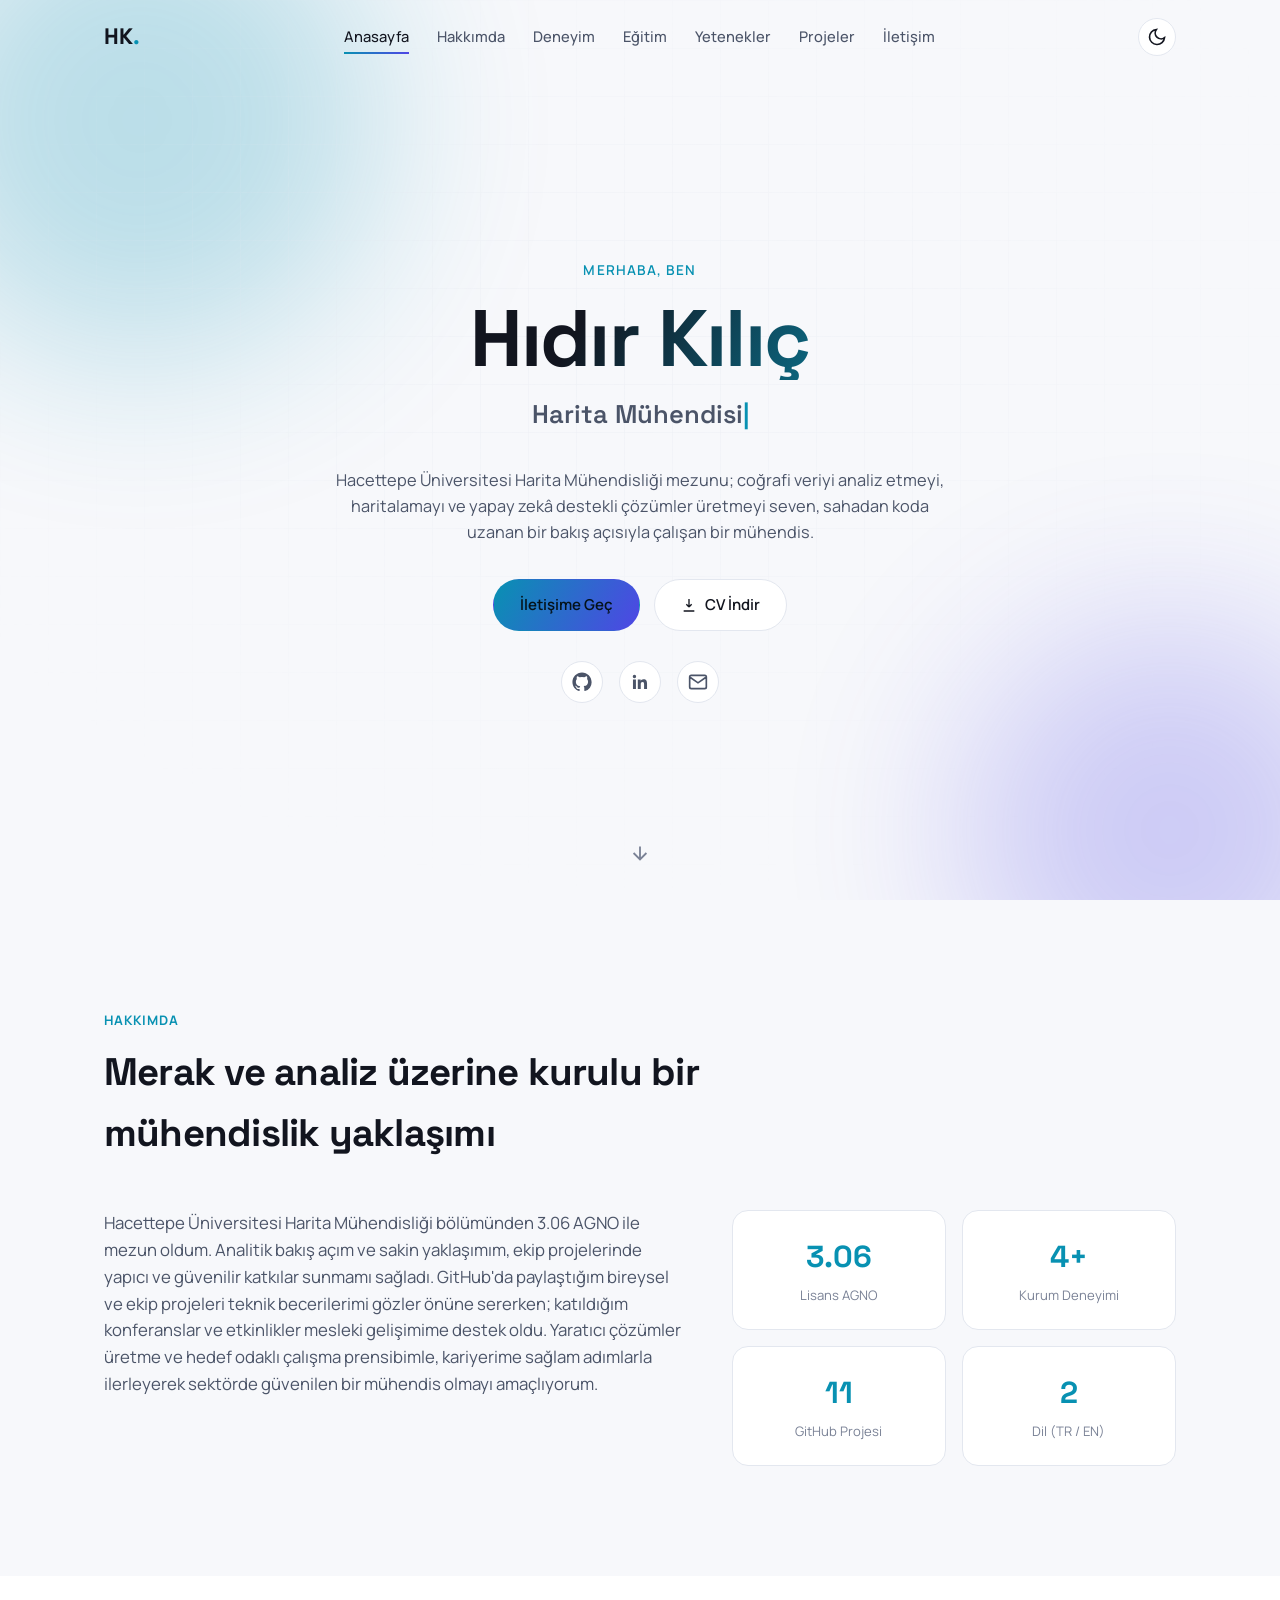
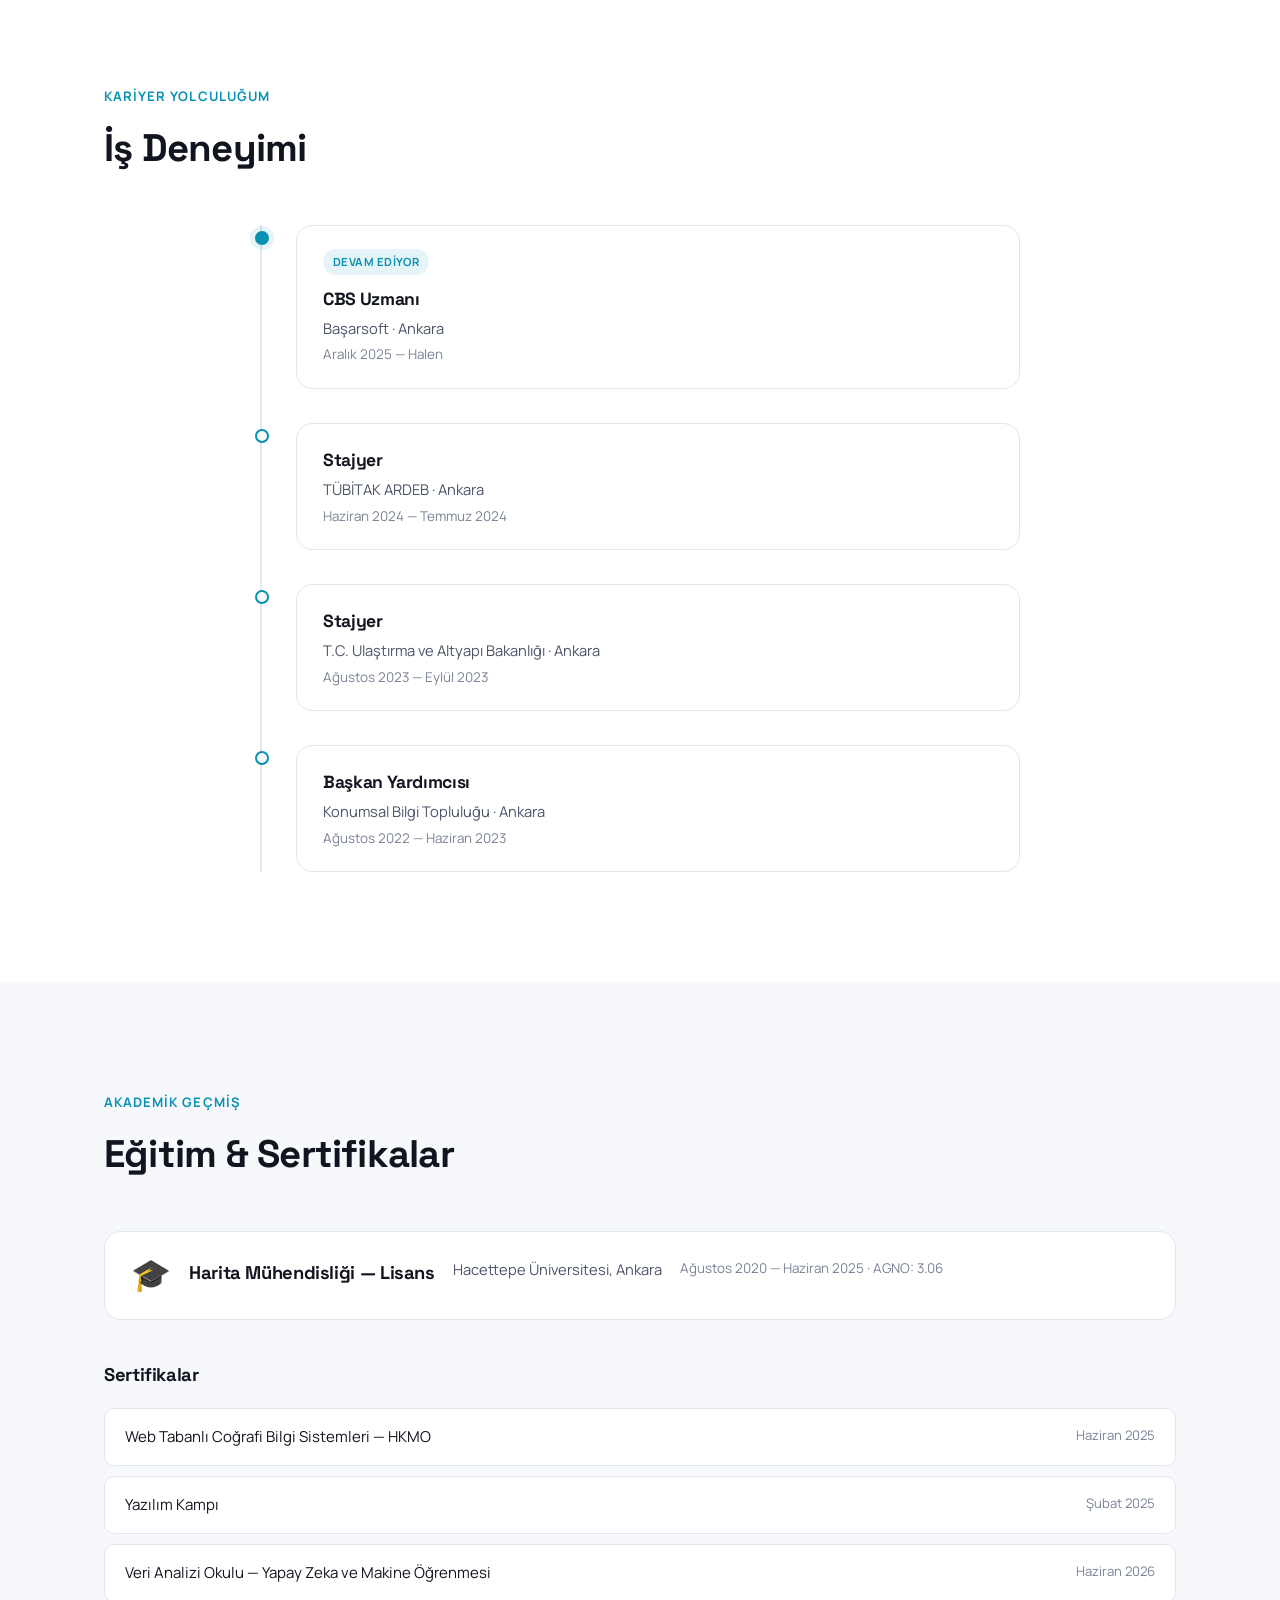
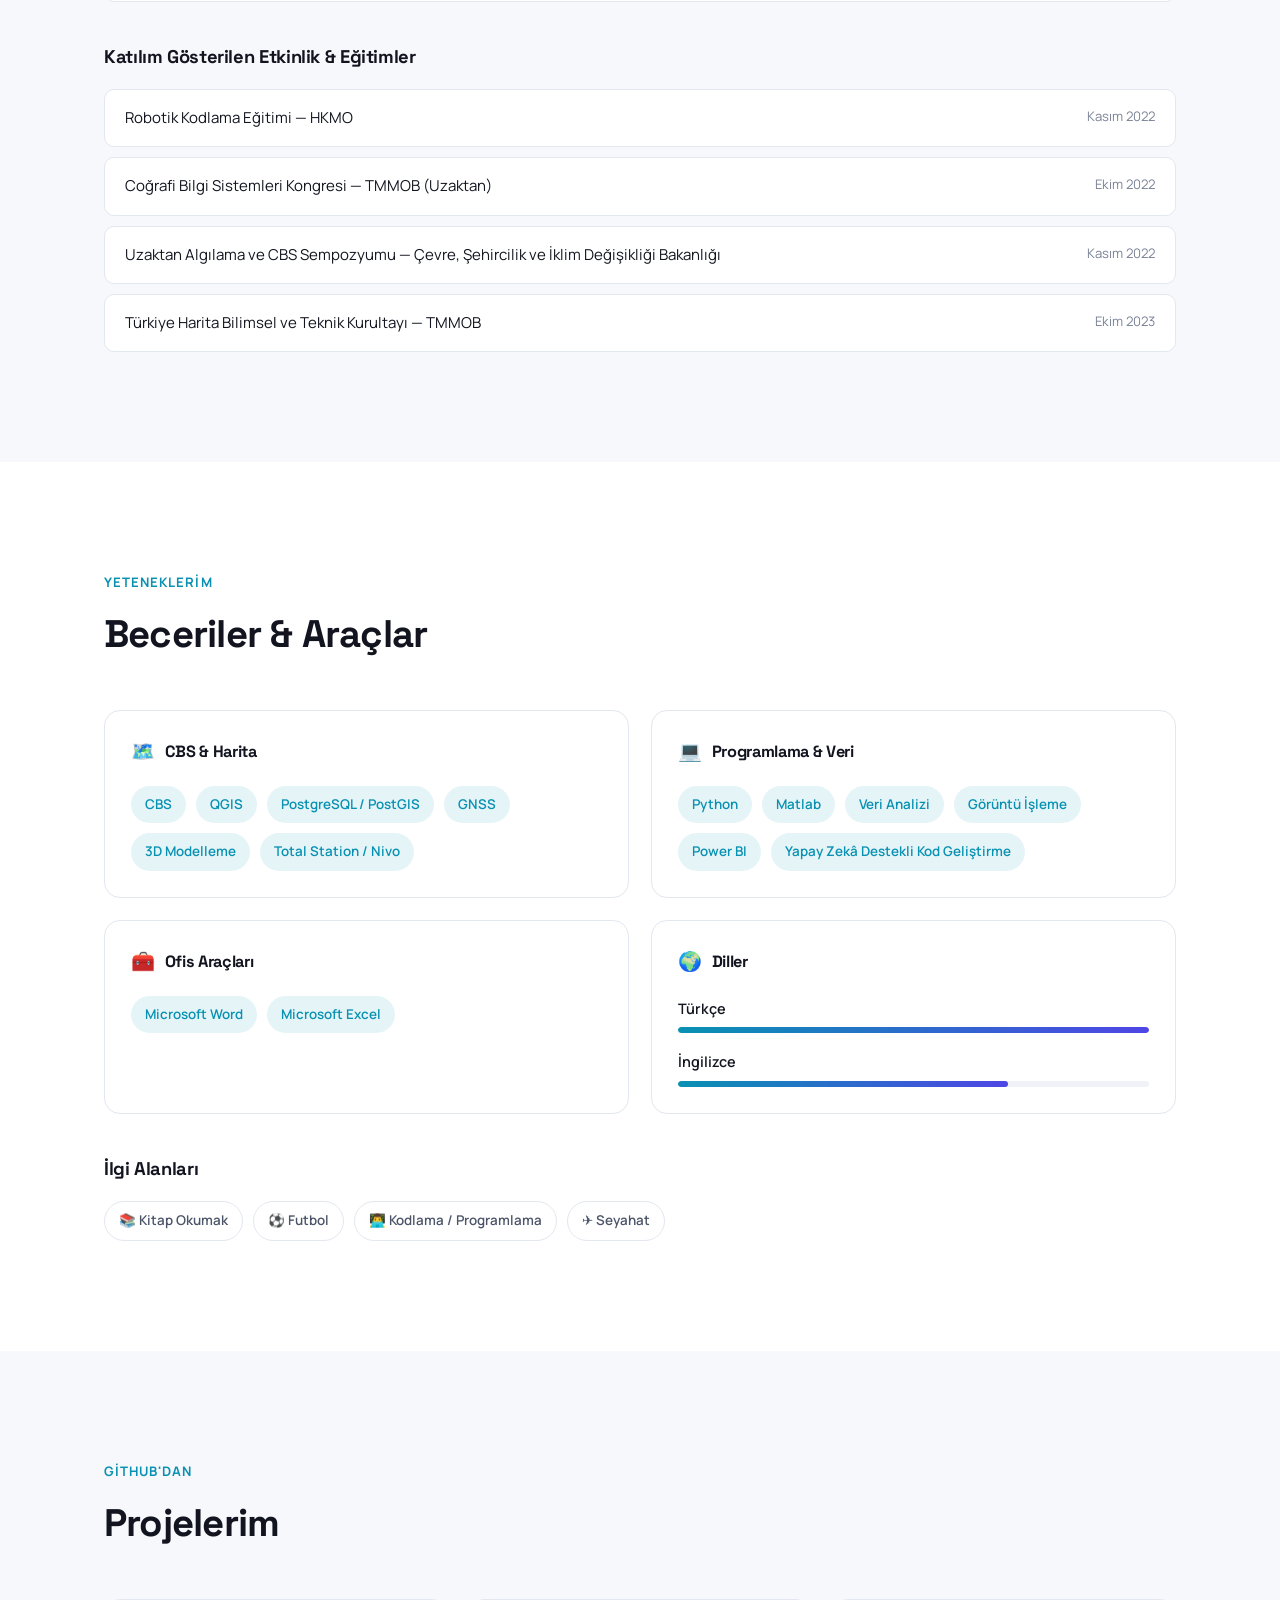
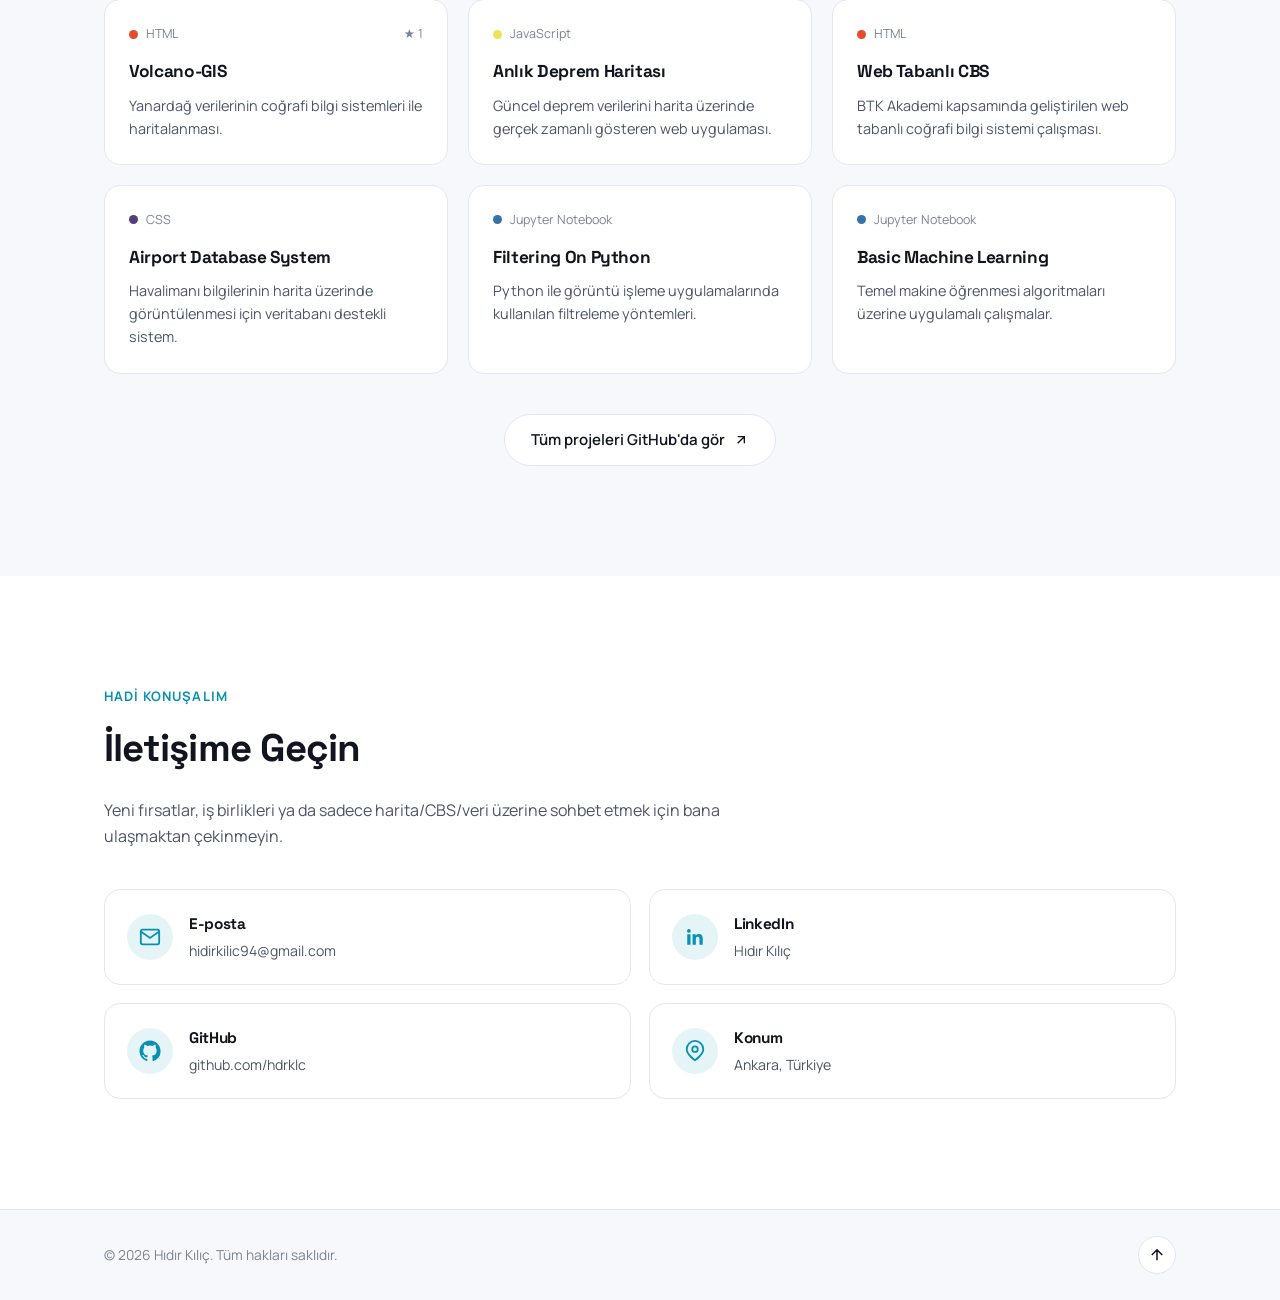
==== index.html @ 68a64178 "İlk sürüm: kişisel CV/portföy sitesi" ====
<!DOCTYPE html>
<html lang="tr">
<head>
<meta charset="UTF-8">
<meta name="viewport" content="width=device-width, initial-scale=1.0">
<title>Hıdır Kılıç — Harita Mühendisi & CBS Uzmanı</title>
<meta name="description" content="Hıdır Kılıç kişisel portföy sitesi — Harita Mühendisi, CBS Uzmanı. Deneyim, eğitim, projeler ve iletişim bilgileri.">
<link rel="icon" href="data:image/svg+xml,<svg xmlns=%22http://www.w3.org/2000/svg%22 viewBox=%220 0 100 100%22><text y=%22.9em%22 font-size=%2290%22>🗺️</text></svg>">
<link rel="preconnect" href="https://fonts.googleapis.com">
<link rel="preconnect" href="https://fonts.gstatic.com" crossorigin>
<link href="https://fonts.googleapis.com/css2?family=Manrope:wght@400;500;600;700;800&family=Space+Grotesk:wght@500;600;700&display=swap" rel="stylesheet">
<link rel="stylesheet" href="assets/css/style.css">
</head>
<body>

<div class="progress-bar" id="progressBar"></div>

<header class="site-header" id="siteHeader">
  <nav class="nav container">
    <a href="#home" class="logo">HK<span>.</span></a>
    <ul class="nav-links" id="navLinks">
      <li><a href="#home" class="nav-link active" data-nav>Anasayfa</a></li>
      <li><a href="#about" class="nav-link" data-nav>Hakkımda</a></li>
      <li><a href="#experience" class="nav-link" data-nav>Deneyim</a></li>
      <li><a href="#education" class="nav-link" data-nav>Eğitim</a></li>
      <li><a href="#skills" class="nav-link" data-nav>Yetenekler</a></li>
      <li><a href="#projects" class="nav-link" data-nav>Projeler</a></li>
      <li><a href="#contact" class="nav-link" data-nav>İletişim</a></li>
    </ul>
    <div class="nav-actions">
      <button class="theme-toggle" id="themeToggle" aria-label="Tema değiştir">
        <svg class="icon-sun" width="20" height="20" viewBox="0 0 24 24" fill="none" stroke="currentColor" stroke-width="2"><circle cx="12" cy="12" r="4"/><path d="M12 2v2M12 20v2M4.93 4.93l1.41 1.41M17.66 17.66l1.41 1.41M2 12h2M20 12h2M6.34 17.66l-1.41 1.41M19.07 4.93l-1.41 1.41"/></svg>
        <svg class="icon-moon" width="20" height="20" viewBox="0 0 24 24" fill="none" stroke="currentColor" stroke-width="2"><path d="M21 12.79A9 9 0 1 1 11.21 3 7 7 0 0 0 21 12.79z"/></svg>
      </button>
      <button class="hamburger" id="hamburger" aria-label="Menü">
        <span></span><span></span><span></span>
      </button>
    </div>
  </nav>
</header>

<main>

  <!-- HERO -->
  <section id="home" class="hero">
    <div class="hero-bg" aria-hidden="true">
      <div class="blob blob-1"></div>
      <div class="blob blob-2"></div>
      <div class="grid-overlay"></div>
    </div>
    <div class="container hero-content">
      <p class="eyebrow reveal">Merhaba, ben</p>
      <h1 class="hero-name reveal">Hıdır Kılıç</h1>
      <div class="hero-role reveal">
        <span id="typewriter"></span><span class="cursor">|</span>
      </div>
      <p class="hero-tagline reveal">
        Hacettepe Üniversitesi Harita Mühendisliği mezunu; coğrafi veriyi analiz etmeyi,
        haritalamayı ve yapay zekâ destekli çözümler üretmeyi seven, sahadan koda uzanan
        bir bakış açısıyla çalışan bir mühendis.
      </p>
      <div class="hero-cta reveal">
        <a href="#contact" class="btn btn-primary">İletişime Geç</a>
        <a href="assets/files/Hidir_Kilic_CV.pdf" class="btn btn-ghost" download>
          <svg width="16" height="16" viewBox="0 0 24 24" fill="none" stroke="currentColor" stroke-width="2"><path d="M12 3v12m0 0l-4-4m4 4l4-4M4 21h16"/></svg>
          CV İndir
        </a>
      </div>
      <div class="hero-social reveal">
        <a href="https://github.com/hdrklc" target="_blank" rel="noopener" aria-label="GitHub">
          <svg width="20" height="20" viewBox="0 0 24 24" fill="currentColor"><path d="M12 .5C5.65.5.5 5.65.5 12c0 5.08 3.29 9.39 7.86 10.91.57.1.78-.25.78-.55 0-.27-.01-1-.02-1.96-3.2.7-3.88-1.54-3.88-1.54-.52-1.33-1.28-1.69-1.28-1.69-1.04-.71.08-.7.08-.7 1.15.08 1.76 1.18 1.76 1.18 1.03 1.76 2.7 1.25 3.36.96.1-.75.4-1.25.73-1.54-2.55-.29-5.24-1.28-5.24-5.68 0-1.26.45-2.29 1.18-3.09-.12-.29-.51-1.46.11-3.04 0 0 .96-.31 3.15 1.18a10.9 10.9 0 0 1 5.73 0c2.19-1.49 3.15-1.18 3.15-1.18.62 1.58.23 2.75.11 3.04.74.8 1.18 1.83 1.18 3.09 0 4.41-2.69 5.38-5.25 5.67.41.36.78 1.05.78 2.12 0 1.53-.01 2.76-.01 3.14 0 .3.2.66.79.55A10.52 10.52 0 0 0 23.5 12c0-6.35-5.15-11.5-11.5-11.5z"/></svg>
        </a>
        <a href="https://www.linkedin.com/in/h%C4%B1d%C4%B1r-k%C4%B1l%C4%B1%C3%A7-372435224/" target="_blank" rel="noopener" aria-label="LinkedIn">
          <svg width="20" height="20" viewBox="0 0 24 24" fill="currentColor"><path d="M20.45 20.45h-3.55v-5.57c0-1.33-.02-3.03-1.85-3.03-1.86 0-2.14 1.45-2.14 2.94v5.66H9.36V9h3.41v1.56h.05c.47-.9 1.63-1.85 3.36-1.85 3.6 0 4.27 2.37 4.27 5.45v6.29zM5.34 7.43a2.06 2.06 0 1 1 0-4.12 2.06 2.06 0 0 1 0 4.12zM7.12 20.45H3.56V9h3.56v11.45z"/></svg>
        </a>
        <a href="mailto:hidirkilic94@gmail.com" aria-label="E-posta">
          <svg width="20" height="20" viewBox="0 0 24 24" fill="none" stroke="currentColor" stroke-width="2"><path d="M4 4h16v16H4z" opacity="0"/><path d="M22 6l-10 7L2 6M4 4h16a2 2 0 0 1 2 2v12a2 2 0 0 1-2 2H4a2 2 0 0 1-2-2V6a2 2 0 0 1 2-2z"/></svg>
        </a>
      </div>
    </div>
    <a href="#about" class="scroll-cue" aria-label="Aşağı kaydır">
      <svg width="22" height="22" viewBox="0 0 24 24" fill="none" stroke="currentColor" stroke-width="2"><path d="M12 5v14M19 12l-7 7-7-7"/></svg>
    </a>
  </section>

  <!-- ABOUT -->
  <section id="about" class="section">
    <div class="container">
      <p class="section-tag reveal">Hakkımda</p>
      <h2 class="section-title reveal">Merak ve analiz üzerine kurulu bir mühendislik yaklaşımı</h2>
      <div class="about-grid">
        <p class="about-text reveal">
          Hacettepe Üniversitesi Harita Mühendisliği bölümünden 3.06 AGNO ile mezun oldum.
          Analitik bakış açım ve sakin yaklaşımım, ekip projelerinde yapıcı ve güvenilir katkılar
          sunmamı sağladı. GitHub'da paylaştığım bireysel ve ekip projeleri teknik becerilerimi
          gözler önüne sererken; katıldığım konferanslar ve etkinlikler mesleki gelişimime destek
          oldu. Yaratıcı çözümler üretme ve hedef odaklı çalışma prensibimle, kariyerime sağlam
          adımlarla ilerleyerek sektörde güvenilen bir mühendis olmayı amaçlıyorum.
        </p>
        <div class="about-stats reveal">
          <div class="stat-card">
            <span class="stat-value">3.06</span>
            <span class="stat-label">Lisans AGNO</span>
          </div>
          <div class="stat-card">
            <span class="stat-value">4+</span>
            <span class="stat-label">Kurum Deneyimi</span>
          </div>
          <div class="stat-card">
            <span class="stat-value">11</span>
            <span class="stat-label">GitHub Projesi</span>
          </div>
          <div class="stat-card">
            <span class="stat-value">2</span>
            <span class="stat-label">Dil (TR / EN)</span>
          </div>
        </div>
      </div>
    </div>
  </section>

  <!-- EXPERIENCE -->
  <section id="experience" class="section alt">
    <div class="container">
      <p class="section-tag reveal">Kariyer Yolculuğum</p>
      <h2 class="section-title reveal">İş Deneyimi</h2>

      <div class="timeline">
        <div class="timeline-item reveal">
          <div class="timeline-dot current"></div>
          <div class="timeline-card">
            <span class="badge badge-current">Devam Ediyor</span>
            <h3>CBS Uzmanı</h3>
            <p class="timeline-org">Başarsoft · Ankara</p>
            <p class="timeline-date">Aralık 2025 — Halen</p>
          </div>
        </div>
        <div class="timeline-item reveal">
          <div class="timeline-dot"></div>
          <div class="timeline-card">
            <h3>Stajyer</h3>
            <p class="timeline-org">TÜBİTAK ARDEB · Ankara</p>
            <p class="timeline-date">Haziran 2024 — Temmuz 2024</p>
          </div>
        </div>
        <div class="timeline-item reveal">
          <div class="timeline-dot"></div>
          <div class="timeline-card">
            <h3>Stajyer</h3>
            <p class="timeline-org">T.C. Ulaştırma ve Altyapı Bakanlığı · Ankara</p>
            <p class="timeline-date">Ağustos 2023 — Eylül 2023</p>
          </div>
        </div>
        <div class="timeline-item reveal">
          <div class="timeline-dot"></div>
          <div class="timeline-card">
            <h3>Başkan Yardımcısı</h3>
            <p class="timeline-org">Konumsal Bilgi Topluluğu · Ankara</p>
            <p class="timeline-date">Ağustos 2022 — Haziran 2023</p>
          </div>
        </div>
      </div>
    </div>
  </section>

  <!-- EDUCATION -->
  <section id="education" class="section">
    <div class="container">
      <p class="section-tag reveal">Akademik Geçmiş</p>
      <h2 class="section-title reveal">Eğitim & Sertifikalar</h2>

      <div class="edu-grid">
        <div class="edu-card reveal">
          <div class="edu-icon">🎓</div>
          <h3>Harita Mühendisliği — Lisans</h3>
          <p class="timeline-org">Hacettepe Üniversitesi, Ankara</p>
          <p class="timeline-date">Ağustos 2020 — Haziran 2025 · AGNO: 3.06</p>
        </div>
      </div>

      <h3 class="subsection-title reveal">Sertifikalar</h3>
      <div class="cert-list">
        <div class="cert-item reveal">
          <span>Web Tabanlı Coğrafi Bilgi Sistemleri — HKMO</span>
          <span class="cert-date">Haziran 2025</span>
        </div>
        <div class="cert-item reveal">
          <span>Yazılım Kampı</span>
          <span class="cert-date">Şubat 2025</span>
        </div>
        <div class="cert-item reveal">
          <span>Veri Analizi Okulu — Yapay Zeka ve Makine Öğrenmesi</span>
          <span class="cert-date">Haziran 2026</span>
        </div>
      </div>

      <h3 class="subsection-title reveal">Katılım Gösterilen Etkinlik & Eğitimler</h3>
      <div class="cert-list">
        <div class="cert-item reveal">
          <span>Robotik Kodlama Eğitimi — HKMO</span>
          <span class="cert-date">Kasım 2022</span>
        </div>
        <div class="cert-item reveal">
          <span>Coğrafi Bilgi Sistemleri Kongresi — TMMOB (Uzaktan)</span>
          <span class="cert-date">Ekim 2022</span>
        </div>
        <div class="cert-item reveal">
          <span>Uzaktan Algılama ve CBS Sempozyumu — Çevre, Şehircilik ve İklim Değişikliği Bakanlığı</span>
          <span class="cert-date">Kasım 2022</span>
        </div>
        <div class="cert-item reveal">
          <span>Türkiye Harita Bilimsel ve Teknik Kurultayı — TMMOB</span>
          <span class="cert-date">Ekim 2023</span>
        </div>
      </div>
    </div>
  </section>

  <!-- SKILLS -->
  <section id="skills" class="section alt">
    <div class="container">
      <p class="section-tag reveal">Yeteneklerim</p>
      <h2 class="section-title reveal">Beceriler & Araçlar</h2>

      <div class="skills-grid">
        <div class="skill-group reveal">
          <h3><span class="skill-emoji">🗺️</span> CBS & Harita</h3>
          <div class="tag-list">
            <span class="tag">CBS</span>
            <span class="tag">QGIS</span>
            <span class="tag">PostgreSQL / PostGIS</span>
            <span class="tag">GNSS</span>
            <span class="tag">3D Modelleme</span>
            <span class="tag">Total Station / Nivo</span>
          </div>
        </div>
        <div class="skill-group reveal">
          <h3><span class="skill-emoji">💻</span> Programlama & Veri</h3>
          <div class="tag-list">
            <span class="tag">Python</span>
            <span class="tag">Matlab</span>
            <span class="tag">Veri Analizi</span>
            <span class="tag">Görüntü İşleme</span>
            <span class="tag">Power BI</span>
            <span class="tag">Yapay Zekâ Destekli Kod Geliştirme</span>
          </div>
        </div>
        <div class="skill-group reveal">
          <h3><span class="skill-emoji">🧰</span> Ofis Araçları</h3>
          <div class="tag-list">
            <span class="tag">Microsoft Word</span>
            <span class="tag">Microsoft Excel</span>
          </div>
        </div>
        <div class="skill-group reveal">
          <h3><span class="skill-emoji">🌍</span> Diller</h3>
          <div class="lang-list">
            <div class="lang-item">
              <span>Türkçe</span>
              <div class="lang-bar"><div class="lang-fill" style="width:100%"></div></div>
            </div>
            <div class="lang-item">
              <span>İngilizce</span>
              <div class="lang-bar"><div class="lang-fill" style="width:70%"></div></div>
            </div>
          </div>
        </div>
      </div>

      <h3 class="subsection-title reveal">İlgi Alanları</h3>
      <div class="interest-list reveal">
        <span class="tag tag-outline">📚 Kitap Okumak</span>
        <span class="tag tag-outline">⚽ Futbol</span>
        <span class="tag tag-outline">👨‍💻 Kodlama / Programlama</span>
        <span class="tag tag-outline">✈️ Seyahat</span>
      </div>
    </div>
  </section>

  <!-- PROJECTS -->
  <section id="projects" class="section">
    <div class="container">
      <p class="section-tag reveal">GitHub'dan</p>
      <h2 class="section-title reveal">Projelerim</h2>

      <div class="project-grid">
        <a class="project-card reveal" href="https://github.com/hdrklc/Volcano-GIS" target="_blank" rel="noopener">
          <div class="project-top">
            <span class="lang-dot html"></span>
            <span>HTML</span>
            <span class="star">★ 1</span>
          </div>
          <h3>Volcano-GIS</h3>
          <p>Yanardağ verilerinin coğrafi bilgi sistemleri ile haritalanması.</p>
        </a>

        <a class="project-card reveal" href="https://github.com/hdrklc/Anl-k-Deprem-Haritas-" target="_blank" rel="noopener">
          <div class="project-top">
            <span class="lang-dot js"></span>
            <span>JavaScript</span>
          </div>
          <h3>Anlık Deprem Haritası</h3>
          <p>Güncel deprem verilerini harita üzerinde gerçek zamanlı gösteren web uygulaması.</p>
        </a>

        <a class="project-card reveal" href="https://github.com/hdrklc/Web-Tabanl-CBS-BTK-Akademi" target="_blank" rel="noopener">
          <div class="project-top">
            <span class="lang-dot html"></span>
            <span>HTML</span>
          </div>
          <h3>Web Tabanlı CBS</h3>
          <p>BTK Akademi kapsamında geliştirilen web tabanlı coğrafi bilgi sistemi çalışması.</p>
        </a>

        <a class="project-card reveal" href="https://github.com/hdrklc/Aiport-DataBaseSystem" target="_blank" rel="noopener">
          <div class="project-top">
            <span class="lang-dot css"></span>
            <span>CSS</span>
          </div>
          <h3>Airport Database System</h3>
          <p>Havalimanı bilgilerinin harita üzerinde görüntülenmesi için veritabanı destekli sistem.</p>
        </a>

        <a class="project-card reveal" href="https://github.com/hdrklc/Filtering-On-Python" target="_blank" rel="noopener">
          <div class="project-top">
            <span class="lang-dot py"></span>
            <span>Jupyter Notebook</span>
          </div>
          <h3>Filtering On Python</h3>
          <p>Python ile görüntü işleme uygulamalarında kullanılan filtreleme yöntemleri.</p>
        </a>

        <a class="project-card reveal" href="https://github.com/hdrklc/Basic-Machine-Learning" target="_blank" rel="noopener">
          <div class="project-top">
            <span class="lang-dot py"></span>
            <span>Jupyter Notebook</span>
          </div>
          <h3>Basic Machine Learning</h3>
          <p>Temel makine öğrenmesi algoritmaları üzerine uygulamalı çalışmalar.</p>
        </a>
      </div>

      <div class="projects-more reveal">
        <a href="https://github.com/hdrklc" target="_blank" rel="noopener" class="btn btn-ghost">
          Tüm projeleri GitHub'da gör
          <svg width="16" height="16" viewBox="0 0 24 24" fill="none" stroke="currentColor" stroke-width="2"><path d="M7 17L17 7M7 7h10v10"/></svg>
        </a>
      </div>
    </div>
  </section>

  <!-- CONTACT -->
  <section id="contact" class="section alt">
    <div class="container">
      <p class="section-tag reveal">Hadi Konuşalım</p>
      <h2 class="section-title reveal">İletişime Geçin</h2>
      <p class="contact-lead reveal">
        Yeni fırsatlar, iş birlikleri ya da sadece harita/CBS/veri üzerine sohbet etmek için
        bana ulaşmaktan çekinmeyin.
      </p>

      <div class="contact-grid">
        <a class="contact-card reveal" href="mailto:hidirkilic94@gmail.com">
          <div class="contact-icon">
            <svg width="22" height="22" viewBox="0 0 24 24" fill="none" stroke="currentColor" stroke-width="2"><path d="M22 6l-10 7L2 6M4 4h16a2 2 0 0 1 2 2v12a2 2 0 0 1-2 2H4a2 2 0 0 1-2-2V6a2 2 0 0 1 2-2z"/></svg>
          </div>
          <div>
            <h3>E-posta</h3>
            <p>hidirkilic94@gmail.com</p>
          </div>
        </a>

        <a class="contact-card reveal" href="https://www.linkedin.com/in/h%C4%B1d%C4%B1r-k%C4%B1l%C4%B1%C3%A7-372435224/" target="_blank" rel="noopener">
          <div class="contact-icon">
            <svg width="22" height="22" viewBox="0 0 24 24" fill="currentColor"><path d="M20.45 20.45h-3.55v-5.57c0-1.33-.02-3.03-1.85-3.03-1.86 0-2.14 1.45-2.14 2.94v5.66H9.36V9h3.41v1.56h.05c.47-.9 1.63-1.85 3.36-1.85 3.6 0 4.27 2.37 4.27 5.45v6.29zM5.34 7.43a2.06 2.06 0 1 1 0-4.12 2.06 2.06 0 0 1 0 4.12zM7.12 20.45H3.56V9h3.56v11.45z"/></svg>
          </div>
          <div>
            <h3>LinkedIn</h3>
            <p>Hıdır Kılıç</p>
          </div>
        </a>

        <a class="contact-card reveal" href="https://github.com/hdrklc" target="_blank" rel="noopener">
          <div class="contact-icon">
            <svg width="22" height="22" viewBox="0 0 24 24" fill="currentColor"><path d="M12 .5C5.65.5.5 5.65.5 12c0 5.08 3.29 9.39 7.86 10.91.57.1.78-.25.78-.55 0-.27-.01-1-.02-1.96-3.2.7-3.88-1.54-3.88-1.54-.52-1.33-1.28-1.69-1.28-1.69-1.04-.71.08-.7.08-.7 1.15.08 1.76 1.18 1.76 1.18 1.03 1.76 2.7 1.25 3.36.96.1-.75.4-1.25.73-1.54-2.55-.29-5.24-1.28-5.24-5.68 0-1.26.45-2.29 1.18-3.09-.12-.29-.51-1.46.11-3.04 0 0 .96-.31 3.15 1.18a10.9 10.9 0 0 1 5.73 0c2.19-1.49 3.15-1.18 3.15-1.18.62 1.58.23 2.75.11 3.04.74.8 1.18 1.83 1.18 3.09 0 4.41-2.69 5.38-5.25 5.67.41.36.78 1.05.78 2.12 0 1.53-.01 2.76-.01 3.14 0 .3.2.66.79.55A10.52 10.52 0 0 0 23.5 12c0-6.35-5.15-11.5-11.5-11.5z"/></svg>
          </div>
          <div>
            <h3>GitHub</h3>
            <p>github.com/hdrklc</p>
          </div>
        </a>

        <div class="contact-card">
          <div class="contact-icon">
            <svg width="22" height="22" viewBox="0 0 24 24" fill="none" stroke="currentColor" stroke-width="2"><path d="M21 10c0 6-9 12-9 12s-9-6-9-12a9 9 0 0 1 18 0z"/><circle cx="12" cy="10" r="3"/></svg>
          </div>
          <div>
            <h3>Konum</h3>
            <p>Ankara, Türkiye</p>
          </div>
        </div>
      </div>
    </div>
  </section>

</main>

<footer class="site-footer">
  <div class="container footer-inner">
    <p>© <span id="year"></span> Hıdır Kılıç. Tüm hakları saklıdır.</p>
    <button class="to-top" id="toTop" aria-label="Yukarı çık">
      <svg width="18" height="18" viewBox="0 0 24 24" fill="none" stroke="currentColor" stroke-width="2"><path d="M12 19V5M5 12l7-7 7 7"/></svg>
    </button>
  </div>
</footer>

<script src="assets/js/script.js"></script>
</body>
</html>
---- assets/css/style.css ----
/* ===================== Design tokens ===================== */
:root {
  --bg: #0a0e14;
  --bg-alt: #0d1220;
  --surface: #121826;
  --surface-2: #171f31;
  --border: #232c40;
  --text: #eef1f7;
  --text-dim: #9aa5b8;
  --text-faint: #6b7488;
  --accent: #22d3ee;
  --accent-2: #6366f1;
  --accent-soft: rgba(34, 211, 238, 0.12);
  --success: #34d399;
  --shadow: 0 20px 50px -20px rgba(0, 0, 0, 0.6);
  --radius: 16px;
  --radius-sm: 10px;
  --maxw: 1120px;
  --font-body: 'Manrope', system-ui, -apple-system, sans-serif;
  --font-head: 'Space Grotesk', system-ui, -apple-system, sans-serif;
}

:root[data-theme="light"] {
  --bg: #f7f8fb;
  --bg-alt: #ffffff;
  --surface: #ffffff;
  --surface-2: #f0f2f7;
  --border: #e3e7ef;
  --text: #12151f;
  --text-dim: #4b5468;
  --text-faint: #7a8296;
  --accent: #0891b2;
  --accent-2: #4f46e5;
  --accent-soft: rgba(8, 145, 178, 0.1);
  --shadow: 0 20px 50px -20px rgba(20, 25, 40, 0.15);
}

@media (prefers-color-scheme: light) {
  :root:not([data-theme="dark"]) {
    --bg: #f7f8fb;
    --bg-alt: #ffffff;
    --surface: #ffffff;
    --surface-2: #f0f2f7;
    --border: #e3e7ef;
    --text: #12151f;
    --text-dim: #4b5468;
    --text-faint: #7a8296;
    --accent: #0891b2;
    --accent-2: #4f46e5;
    --accent-soft: rgba(8, 145, 178, 0.1);
    --shadow: 0 20px 50px -20px rgba(20, 25, 40, 0.15);
  }
}

* { box-sizing: border-box; margin: 0; padding: 0; }

html { scroll-behavior: smooth; }

body {
  background: var(--bg);
  color: var(--text);
  font-family: var(--font-body);
  line-height: 1.6;
  -webkit-font-smoothing: antialiased;
  transition: background 0.35s ease, color 0.35s ease;
  overflow-x: hidden;
}

.container {
  max-width: var(--maxw);
  margin: 0 auto;
  padding: 0 24px;
}

h1, h2, h3 { font-family: var(--font-head); font-weight: 700; letter-spacing: -0.02em; }

a { color: inherit; text-decoration: none; }

img { max-width: 100%; display: block; }

::selection { background: var(--accent); color: #041016; }

/* ===================== Scroll progress ===================== */
.progress-bar {
  position: fixed;
  top: 0; left: 0;
  height: 3px;
  width: 0%;
  background: linear-gradient(90deg, var(--accent), var(--accent-2));
  z-index: 1000;
  transition: width 0.1s ease;
}

/* ===================== Header / Nav ===================== */
.site-header {
  position: fixed;
  top: 0; left: 0; right: 0;
  z-index: 900;
  padding: 18px 0;
  transition: background 0.3s ease, padding 0.3s ease, border-color 0.3s ease, backdrop-filter 0.3s ease;
  border-bottom: 1px solid transparent;
}

.site-header.scrolled {
  padding: 12px 0;
  background: color-mix(in srgb, var(--bg) 78%, transparent);
  backdrop-filter: blur(14px);
  border-bottom-color: var(--border);
}

.nav {
  display: flex;
  align-items: center;
  justify-content: space-between;
  gap: 24px;
}

.logo {
  font-family: var(--font-head);
  font-size: 1.4rem;
  font-weight: 700;
}
.logo span { color: var(--accent); }

.nav-links {
  list-style: none;
  display: flex;
  gap: 28px;
}

.nav-link {
  position: relative;
  font-size: 0.92rem;
  font-weight: 500;
  color: var(--text-dim);
  padding: 6px 0;
  transition: color 0.25s ease;
}

.nav-link::after {
  content: "";
  position: absolute;
  left: 0; bottom: -2px;
  width: 0%;
  height: 2px;
  background: linear-gradient(90deg, var(--accent), var(--accent-2));
  transition: width 0.25s ease;
}

.nav-link:hover, .nav-link.active { color: var(--text); }
.nav-link:hover::after, .nav-link.active::after { width: 100%; }

.nav-actions { display: flex; align-items: center; gap: 10px; }

.theme-toggle {
  width: 38px; height: 38px;
  border-radius: 50%;
  border: 1px solid var(--border);
  background: var(--surface);
  color: var(--text);
  cursor: pointer;
  display: grid;
  place-items: center;
  transition: border-color 0.25s ease, transform 0.25s ease;
}
.theme-toggle:hover { border-color: var(--accent); transform: rotate(15deg); }

.icon-moon { display: none; }
:root[data-theme="light"] .icon-sun { display: none; }
:root[data-theme="light"] .icon-moon { display: block; }

.hamburger {
  display: none;
  width: 38px; height: 38px;
  border-radius: 8px;
  border: 1px solid var(--border);
  background: var(--surface);
  cursor: pointer;
  flex-direction: column;
  align-items: center;
  justify-content: center;
  gap: 4px;
}
.hamburger span {
  width: 18px; height: 2px;
  background: var(--text);
  border-radius: 2px;
  transition: transform 0.25s ease, opacity 0.25s ease;
}
.hamburger.open span:nth-child(1) { transform: translateY(6px) rotate(45deg); }
.hamburger.open span:nth-child(2) { opacity: 0; }
.hamburger.open span:nth-child(3) { transform: translateY(-6px) rotate(-45deg); }

/* ===================== Hero ===================== */
.hero {
  position: relative;
  min-height: 100vh;
  display: flex;
  align-items: center;
  justify-content: center;
  padding: 140px 0 80px;
  overflow: hidden;
}

.hero-bg { position: absolute; inset: 0; z-index: 0; }

.blob {
  position: absolute;
  border-radius: 50%;
  filter: blur(90px);
  opacity: 0.5;
  animation: float 14s ease-in-out infinite;
}
.blob-1 {
  width: 480px; height: 480px;
  background: var(--accent);
  top: -120px; left: -100px;
}
.blob-2 {
  width: 420px; height: 420px;
  background: var(--accent-2);
  bottom: -140px; right: -100px;
  animation-delay: -6s;
}
:root[data-theme="light"] .blob { opacity: 0.25; }

@keyframes float {
  0%, 100% { transform: translate(0, 0) scale(1); }
  50% { transform: translate(40px, -30px) scale(1.08); }
}

.grid-overlay {
  position: absolute; inset: 0;
  background-image:
    linear-gradient(color-mix(in srgb, var(--border) 60%, transparent) 1px, transparent 1px),
    linear-gradient(90deg, color-mix(in srgb, var(--border) 60%, transparent) 1px, transparent 1px);
  background-size: 48px 48px;
  mask-image: radial-gradient(ellipse 60% 60% at 50% 40%, black, transparent);
  opacity: 0.5;
}

.hero-content { position: relative; z-index: 1; text-align: center; }

.eyebrow {
  display: inline-block;
  font-size: 0.85rem;
  font-weight: 600;
  letter-spacing: 0.08em;
  text-transform: uppercase;
  color: var(--accent);
  margin-bottom: 14px;
}

.hero-name {
  font-size: clamp(2.6rem, 7vw, 5rem);
  line-height: 1.05;
  background: linear-gradient(120deg, var(--text) 40%, var(--accent) 100%);
  -webkit-background-clip: text;
  background-clip: text;
  color: transparent;
  margin-bottom: 14px;
}

.hero-role {
  font-family: var(--font-head);
  font-size: clamp(1.1rem, 2.6vw, 1.6rem);
  font-weight: 600;
  color: var(--text-dim);
  min-height: 2em;
  margin-bottom: 22px;
}
.hero-role .cursor {
  color: var(--accent);
  animation: blink 1s step-end infinite;
}
@keyframes blink { 50% { opacity: 0; } }

.hero-tagline {
  max-width: 620px;
  margin: 0 auto 34px;
  color: var(--text-dim);
  font-size: 1.02rem;
}

.hero-cta {
  display: flex;
  gap: 14px;
  justify-content: center;
  flex-wrap: wrap;
  margin-bottom: 30px;
}

.btn {
  display: inline-flex;
  align-items: center;
  gap: 8px;
  padding: 13px 26px;
  border-radius: 100px;
  font-weight: 600;
  font-size: 0.94rem;
  cursor: pointer;
  border: 1px solid transparent;
  transition: transform 0.2s ease, box-shadow 0.2s ease, border-color 0.2s ease, background 0.2s ease;
}
.btn-primary {
  background: linear-gradient(120deg, var(--accent), var(--accent-2));
  color: #04121a;
}
.btn-primary:hover { transform: translateY(-2px); box-shadow: 0 14px 30px -10px color-mix(in srgb, var(--accent) 60%, transparent); }

.btn-ghost {
  background: var(--surface);
  border-color: var(--border);
  color: var(--text);
}
.btn-ghost:hover { border-color: var(--accent); transform: translateY(-2px); }

.hero-social {
  display: flex;
  gap: 16px;
  justify-content: center;
}
.hero-social a {
  width: 42px; height: 42px;
  display: grid; place-items: center;
  border-radius: 50%;
  border: 1px solid var(--border);
  background: var(--surface);
  color: var(--text-dim);
  transition: color 0.2s ease, border-color 0.2s ease, transform 0.2s ease;
}
.hero-social a:hover { color: var(--accent); border-color: var(--accent); transform: translateY(-3px); }

.scroll-cue {
  position: absolute;
  bottom: 28px; left: 50%;
  transform: translateX(-50%);
  color: var(--text-faint);
  animation: bob 2s ease-in-out infinite;
  z-index: 1;
}
@keyframes bob {
  0%, 100% { transform: translate(-50%, 0); }
  50% { transform: translate(-50%, 8px); }
}

/* ===================== Sections ===================== */
.section { padding: 110px 0; position: relative; }
.section.alt { background: var(--bg-alt); }

.section-tag {
  font-size: 0.82rem;
  font-weight: 700;
  letter-spacing: 0.08em;
  text-transform: uppercase;
  color: var(--accent);
  margin-bottom: 10px;
}

.section-title {
  font-size: clamp(1.7rem, 3.4vw, 2.4rem);
  margin-bottom: 46px;
  max-width: 760px;
}

.subsection-title {
  font-family: var(--font-head);
  font-size: 1.15rem;
  margin: 40px 0 18px;
}

/* ===================== About ===================== */
.about-grid {
  display: grid;
  grid-template-columns: 1.3fr 1fr;
  gap: 50px;
  align-items: start;
}
.about-text { color: var(--text-dim); font-size: 1.05rem; }

.about-stats {
  display: grid;
  grid-template-columns: 1fr 1fr;
  gap: 16px;
}
.stat-card {
  background: var(--surface);
  border: 1px solid var(--border);
  border-radius: var(--radius);
  padding: 22px;
  text-align: center;
  transition: transform 0.25s ease, border-color 0.25s ease;
}
.stat-card:hover { transform: translateY(-4px); border-color: var(--accent); }
.stat-value {
  display: block;
  font-family: var(--font-head);
  font-size: 1.9rem;
  font-weight: 700;
  color: var(--accent);
}
.stat-label { font-size: 0.82rem; color: var(--text-faint); }

/* ===================== Timeline ===================== */
.timeline {
  position: relative;
  max-width: 760px;
  margin: 0 auto;
  padding-left: 34px;
  border-left: 2px solid var(--border);
}

.timeline-item { position: relative; margin-bottom: 34px; }
.timeline-item:last-child { margin-bottom: 0; }

.timeline-dot {
  position: absolute;
  left: -41px; top: 6px;
  width: 14px; height: 14px;
  border-radius: 50%;
  background: var(--bg);
  border: 2px solid var(--accent);
}
.timeline-dot.current {
  background: var(--accent);
  box-shadow: 0 0 0 5px var(--accent-soft);
}

.timeline-card {
  background: var(--surface);
  border: 1px solid var(--border);
  border-radius: var(--radius);
  padding: 22px 26px;
  transition: transform 0.25s ease, border-color 0.25s ease;
}
.timeline-card:hover { transform: translateX(4px); border-color: var(--accent); }
.timeline-card h3 { font-size: 1.1rem; margin-bottom: 4px; }
.timeline-org { color: var(--text-dim); font-size: 0.92rem; margin-bottom: 4px; }
.timeline-date { color: var(--text-faint); font-size: 0.84rem; }

.badge {
  display: inline-block;
  font-size: 0.7rem;
  font-weight: 700;
  letter-spacing: 0.04em;
  text-transform: uppercase;
  padding: 4px 10px;
  border-radius: 100px;
  margin-bottom: 10px;
}
.badge-current { background: var(--accent-soft); color: var(--accent); }

/* ===================== Education ===================== */
.edu-grid { display: grid; gap: 18px; margin-bottom: 10px; }
.edu-card {
  display: flex;
  align-items: flex-start;
  gap: 18px;
  background: var(--surface);
  border: 1px solid var(--border);
  border-radius: var(--radius);
  padding: 26px;
}
.edu-icon { font-size: 2rem; line-height: 1; }
.edu-card h3 { font-size: 1.15rem; margin-bottom: 6px; }

.cert-list { display: grid; gap: 10px; }
.cert-item {
  display: flex;
  justify-content: space-between;
  gap: 16px;
  flex-wrap: wrap;
  background: var(--surface);
  border: 1px solid var(--border);
  border-radius: var(--radius-sm);
  padding: 16px 20px;
  font-size: 0.94rem;
  transition: border-color 0.2s ease, transform 0.2s ease;
}
.cert-item:hover { border-color: var(--accent); transform: translateX(3px); }
.cert-date { color: var(--text-faint); font-size: 0.82rem; white-space: nowrap; }

/* ===================== Skills ===================== */
.skills-grid {
  display: grid;
  grid-template-columns: repeat(2, 1fr);
  gap: 22px;
  margin-bottom: 10px;
}
.skill-group {
  background: var(--surface);
  border: 1px solid var(--border);
  border-radius: var(--radius);
  padding: 26px;
}
.skill-group h3 {
  font-size: 1.02rem;
  margin-bottom: 18px;
  display: flex;
  align-items: center;
  gap: 10px;
}
.skill-emoji { font-size: 1.2rem; }

.tag-list, .interest-list { display: flex; flex-wrap: wrap; gap: 10px; }
.tag {
  background: var(--accent-soft);
  color: var(--accent);
  font-size: 0.84rem;
  font-weight: 600;
  padding: 8px 14px;
  border-radius: 100px;
  transition: transform 0.2s ease;
}
.tag:hover { transform: translateY(-2px); }
.tag-outline {
  background: transparent;
  border: 1px solid var(--border);
  color: var(--text-dim);
}

.lang-list { display: grid; gap: 16px; }
.lang-item span { font-size: 0.9rem; font-weight: 600; }
.lang-bar {
  margin-top: 6px;
  height: 6px;
  border-radius: 100px;
  background: var(--surface-2);
  overflow: hidden;
}
.lang-fill {
  height: 100%;
  border-radius: 100px;
  background: linear-gradient(90deg, var(--accent), var(--accent-2));
}

/* ===================== Projects ===================== */
.project-grid {
  display: grid;
  grid-template-columns: repeat(3, 1fr);
  gap: 20px;
}
.project-card {
  display: block;
  background: var(--surface);
  border: 1px solid var(--border);
  border-radius: var(--radius);
  padding: 24px;
  transition: transform 0.25s ease, border-color 0.25s ease, box-shadow 0.25s ease;
}
.project-card:hover {
  transform: translateY(-6px);
  border-color: var(--accent);
  box-shadow: var(--shadow);
}
.project-top {
  display: flex;
  align-items: center;
  gap: 8px;
  font-size: 0.78rem;
  color: var(--text-faint);
  margin-bottom: 14px;
}
.lang-dot { width: 9px; height: 9px; border-radius: 50%; }
.lang-dot.html { background: #e34c26; }
.lang-dot.js { background: #f1e05a; }
.lang-dot.css { background: #563d7c; }
.lang-dot.py { background: #3572A5; }
.star { margin-left: auto; color: var(--text-faint); }

.project-card h3 { font-size: 1.08rem; margin-bottom: 8px; }
.project-card p { color: var(--text-dim); font-size: 0.9rem; }

.projects-more { text-align: center; margin-top: 40px; }

/* ===================== Contact ===================== */
.contact-lead {
  color: var(--text-dim);
  max-width: 620px;
  margin-top: -26px;
  margin-bottom: 40px;
}

.contact-grid {
  display: grid;
  grid-template-columns: repeat(2, 1fr);
  gap: 18px;
}
.contact-card {
  display: flex;
  align-items: center;
  gap: 16px;
  background: var(--surface);
  border: 1px solid var(--border);
  border-radius: var(--radius);
  padding: 22px;
  transition: transform 0.25s ease, border-color 0.25s ease;
}
.contact-card:hover { transform: translateY(-4px); border-color: var(--accent); }
.contact-icon {
  width: 46px; height: 46px;
  flex-shrink: 0;
  display: grid; place-items: center;
  border-radius: 50%;
  background: var(--accent-soft);
  color: var(--accent);
}
.contact-card h3 { font-size: 0.96rem; margin-bottom: 3px; }
.contact-card p { color: var(--text-dim); font-size: 0.88rem; word-break: break-word; }

/* ===================== Footer ===================== */
.site-footer { border-top: 1px solid var(--border); padding: 26px 0; }
.footer-inner {
  display: flex;
  align-items: center;
  justify-content: space-between;
}
.footer-inner p { color: var(--text-faint); font-size: 0.86rem; }
.to-top {
  width: 38px; height: 38px;
  border-radius: 50%;
  border: 1px solid var(--border);
  background: var(--surface);
  color: var(--text);
  cursor: pointer;
  display: grid; place-items: center;
  transition: border-color 0.25s ease, transform 0.25s ease;
}
.to-top:hover { border-color: var(--accent); transform: translateY(-3px); }

/* ===================== Reveal animation ===================== */
.reveal {
  opacity: 0;
  transform: translateY(24px);
  transition: opacity 0.7s ease, transform 0.7s ease;
}
.reveal.in-view { opacity: 1; transform: translateY(0); }

/* ===================== Responsive ===================== */
@media (max-width: 900px) {
  .about-grid { grid-template-columns: 1fr; }
  .skills-grid { grid-template-columns: 1fr; }
  .project-grid { grid-template-columns: repeat(2, 1fr); }
  .contact-grid { grid-template-columns: 1fr; }
}

@media (max-width: 720px) {
  .nav-links {
    position: fixed;
    top: 68px; right: 16px; left: 16px;
    background: var(--surface);
    border: 1px solid var(--border);
    border-radius: var(--radius);
    flex-direction: column;
    padding: 18px;
    gap: 6px;
    box-shadow: var(--shadow);
    transform-origin: top right;
    transform: scale(0.96);
    opacity: 0;
    pointer-events: none;
    transition: opacity 0.22s ease, transform 0.22s ease;
  }
  .nav-links.open {
    opacity: 1;
    transform: scale(1);
    pointer-events: auto;
  }
  .nav-links li { width: 100%; }
  .nav-link { display: block; padding: 10px 8px; }
  .hamburger { display: flex; }
  .project-grid { grid-template-columns: 1fr; }
  .edu-card { flex-direction: column; }
}
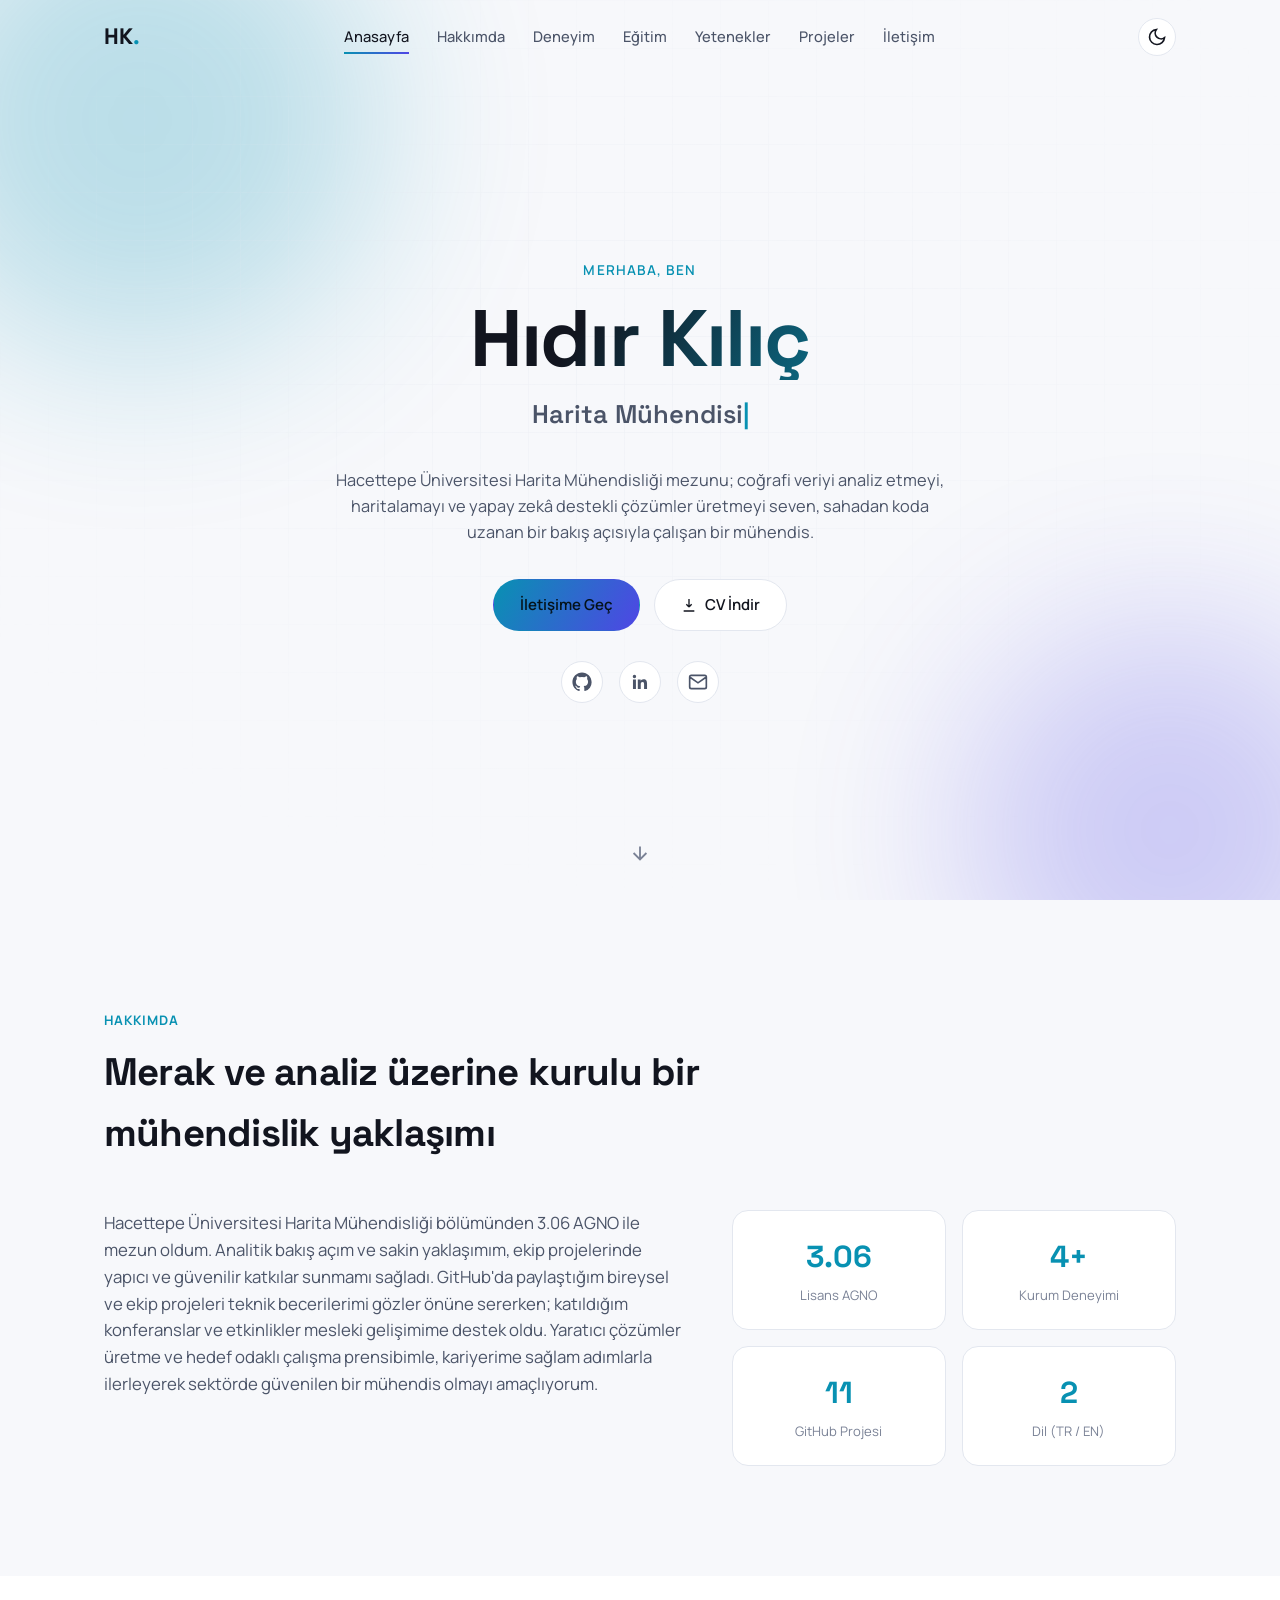
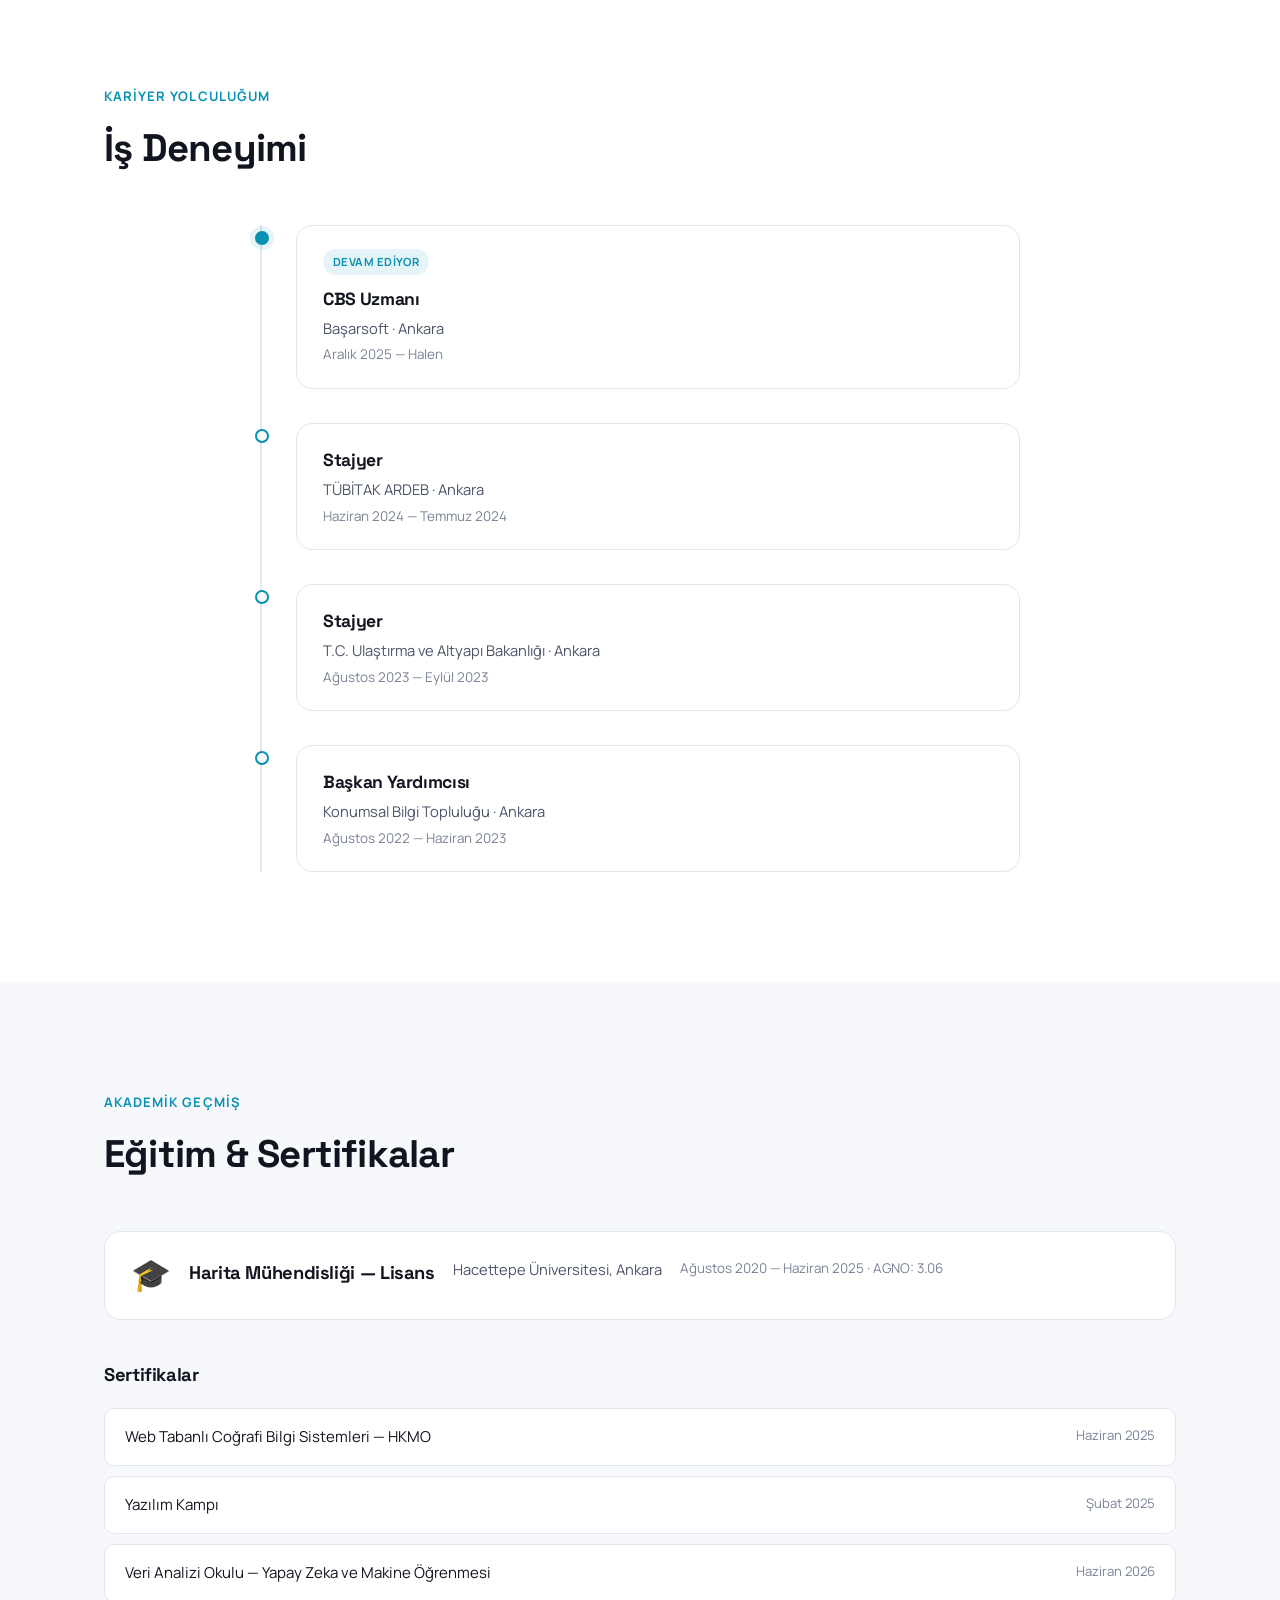
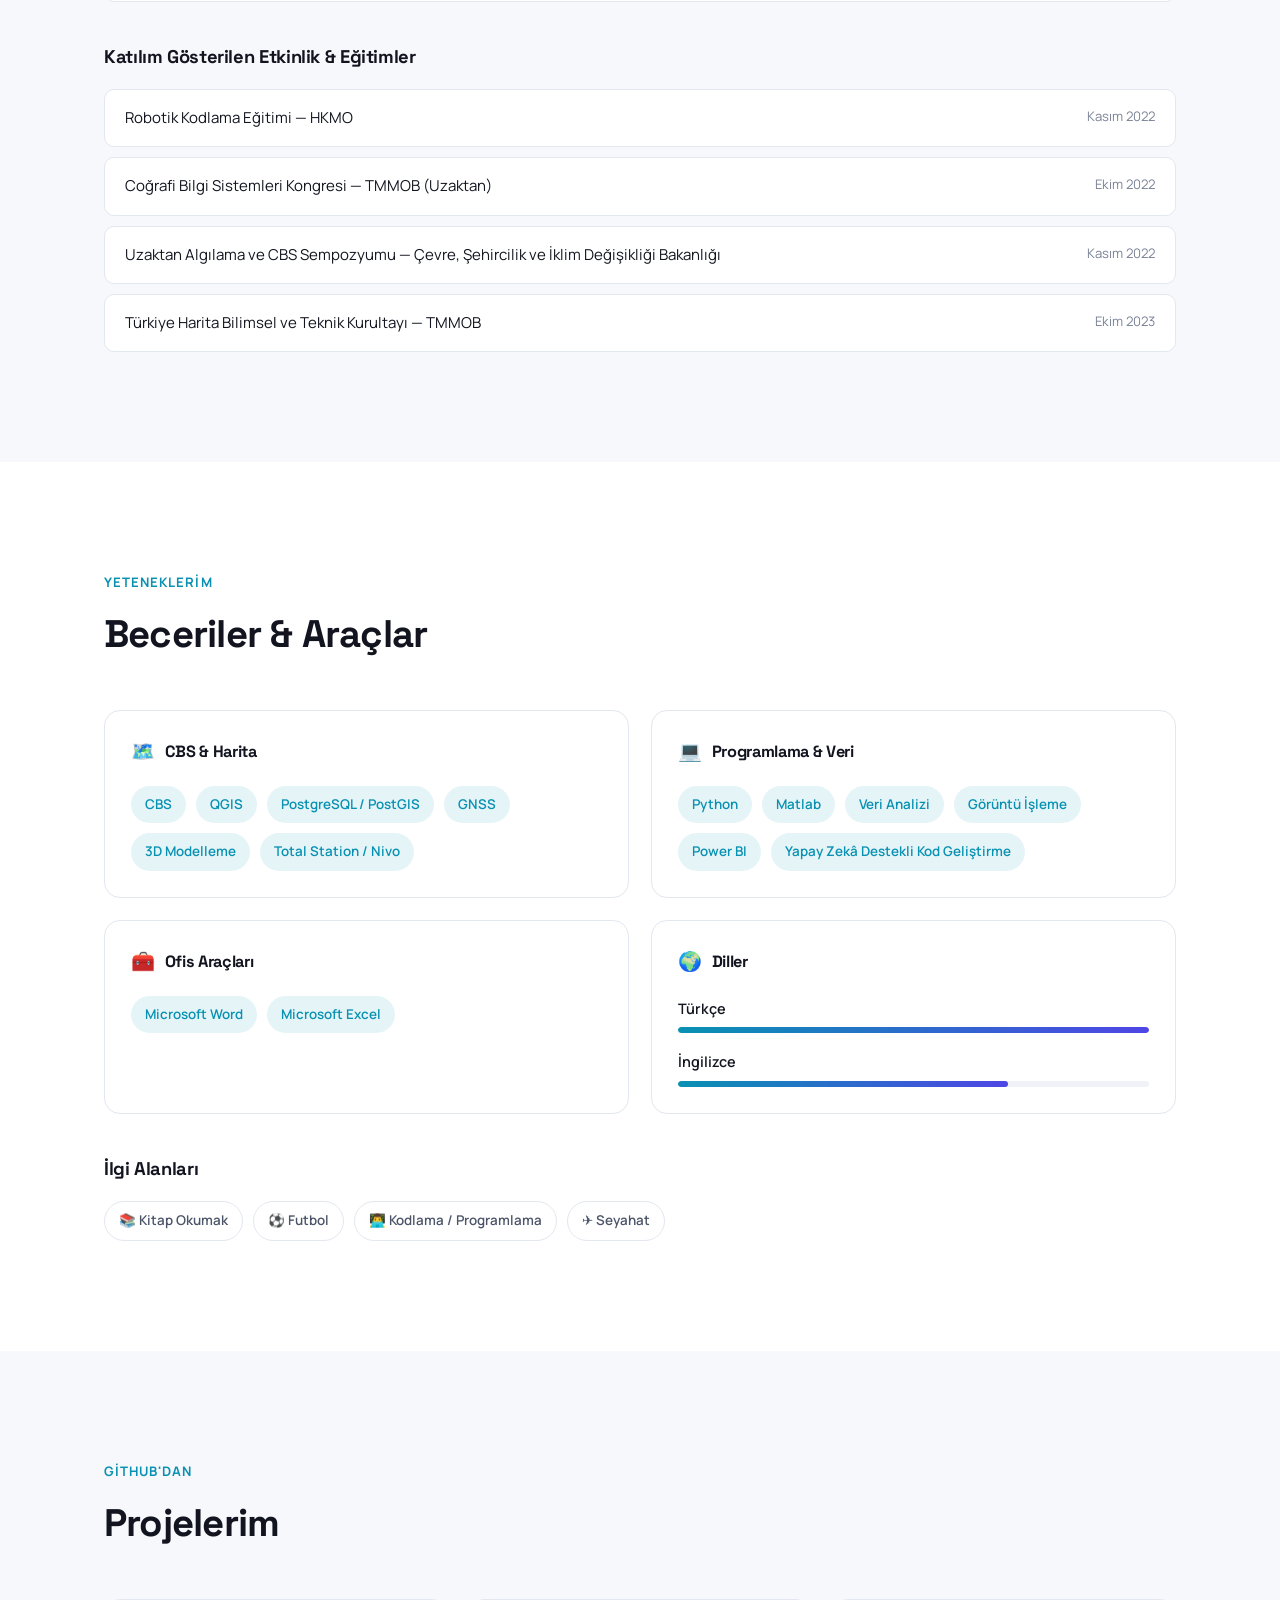
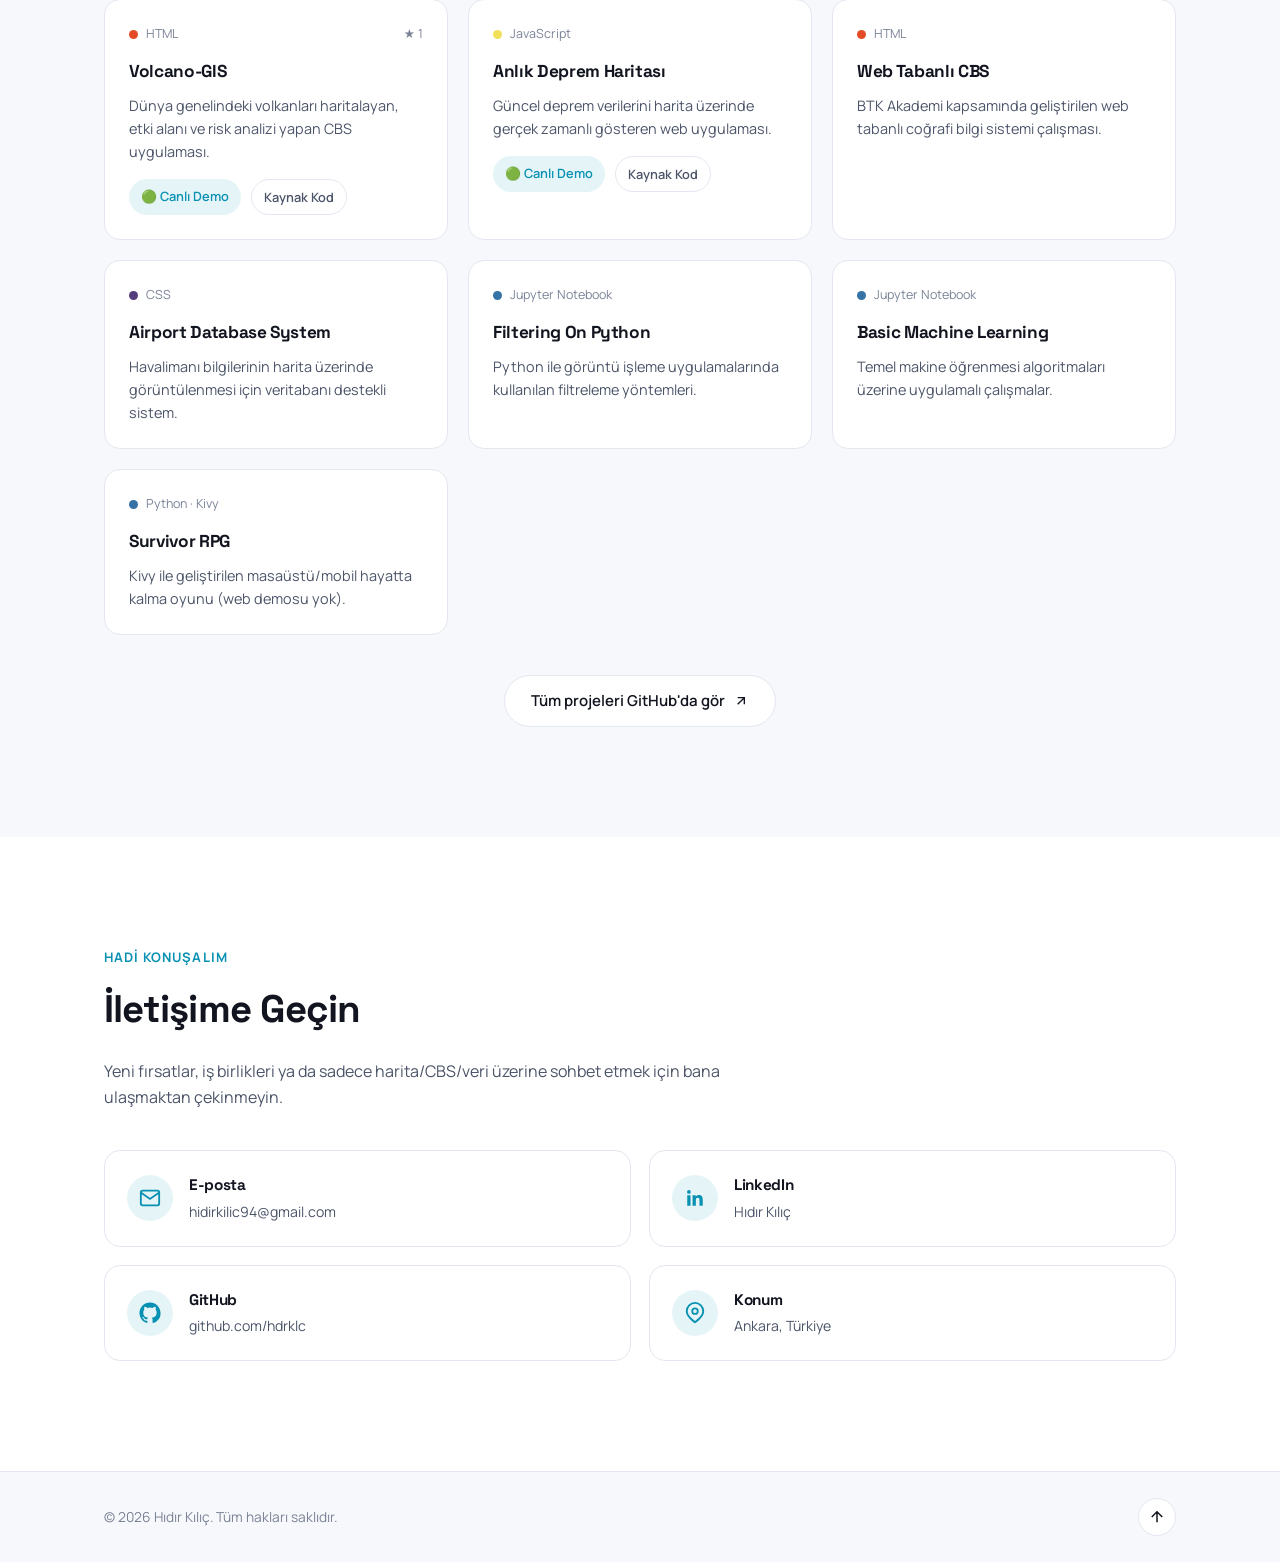
==== commit 7be0ce7f: "Volcano-GIS ve Anlık Deprem Haritası projelerini canlı demo olarak entegre et" ====
--- a/index.html
+++ b/index.html
@@ -284,24 +284,32 @@
       <h2 class="section-title reveal">Projelerim</h2>
 
       <div class="project-grid">
-        <a class="project-card reveal" href="https://github.com/hdrklc/Volcano-GIS" target="_blank" rel="noopener">
+        <div class="project-card reveal has-demo">
           <div class="project-top">
             <span class="lang-dot html"></span>
             <span>HTML</span>
             <span class="star">★ 1</span>
           </div>
           <h3>Volcano-GIS</h3>
-          <p>Yanardağ verilerinin coğrafi bilgi sistemleri ile haritalanması.</p>
-        </a>
-
-        <a class="project-card reveal" href="https://github.com/hdrklc/Anl-k-Deprem-Haritas-" target="_blank" rel="noopener">
+          <p>Dünya genelindeki volkanları haritalayan, etki alanı ve risk analizi yapan CBS uygulaması.</p>
+          <div class="project-links">
+            <a href="projects/volcano-gis/index.html" class="project-link-demo">🟢 Canlı Demo</a>
+            <a href="https://github.com/hdrklc/Volcano-GIS" target="_blank" rel="noopener" class="project-link-code">Kaynak Kod</a>
+          </div>
+        </div>
+
+        <div class="project-card reveal has-demo">
           <div class="project-top">
             <span class="lang-dot js"></span>
             <span>JavaScript</span>
           </div>
           <h3>Anlık Deprem Haritası</h3>
           <p>Güncel deprem verilerini harita üzerinde gerçek zamanlı gösteren web uygulaması.</p>
-        </a>
+          <div class="project-links">
+            <a href="projects/deprem-haritasi/index.html" class="project-link-demo">🟢 Canlı Demo</a>
+            <a href="https://github.com/hdrklc/Anl-k-Deprem-Haritas-" target="_blank" rel="noopener" class="project-link-code">Kaynak Kod</a>
+          </div>
+        </div>
 
         <a class="project-card reveal" href="https://github.com/hdrklc/Web-Tabanl-CBS-BTK-Akademi" target="_blank" rel="noopener">
           <div class="project-top">
@@ -337,6 +345,15 @@
           </div>
           <h3>Basic Machine Learning</h3>
           <p>Temel makine öğrenmesi algoritmaları üzerine uygulamalı çalışmalar.</p>
+        </a>
+
+        <a class="project-card reveal" href="https://github.com/hdrklc/survivor-rpg" target="_blank" rel="noopener">
+          <div class="project-top">
+            <span class="lang-dot py"></span>
+            <span>Python · Kivy</span>
+          </div>
+          <h3>Survivor RPG</h3>
+          <p>Kivy ile geliştirilen masaüstü/mobil hayatta kalma oyunu (web demosu yok).</p>
         </a>
       </div>
 
--- a/assets/css/style.css
+++ b/assets/css/style.css
@@ -570,6 +570,31 @@
 
 .project-card h3 { font-size: 1.08rem; margin-bottom: 8px; }
 .project-card p { color: var(--text-dim); font-size: 0.9rem; }
+
+.project-links {
+  display: flex;
+  gap: 10px;
+  margin-top: 16px;
+  flex-wrap: wrap;
+}
+.project-link-demo,
+.project-link-code {
+  font-size: 0.8rem;
+  font-weight: 600;
+  padding: 7px 12px;
+  border-radius: 100px;
+  transition: transform 0.2s ease, border-color 0.2s ease;
+}
+.project-link-demo {
+  background: var(--accent-soft);
+  color: var(--accent);
+}
+.project-link-demo:hover { transform: translateY(-2px); }
+.project-link-code {
+  border: 1px solid var(--border);
+  color: var(--text-dim);
+}
+.project-link-code:hover { border-color: var(--accent); color: var(--text); }
 
 .projects-more { text-align: center; margin-top: 40px; }
 
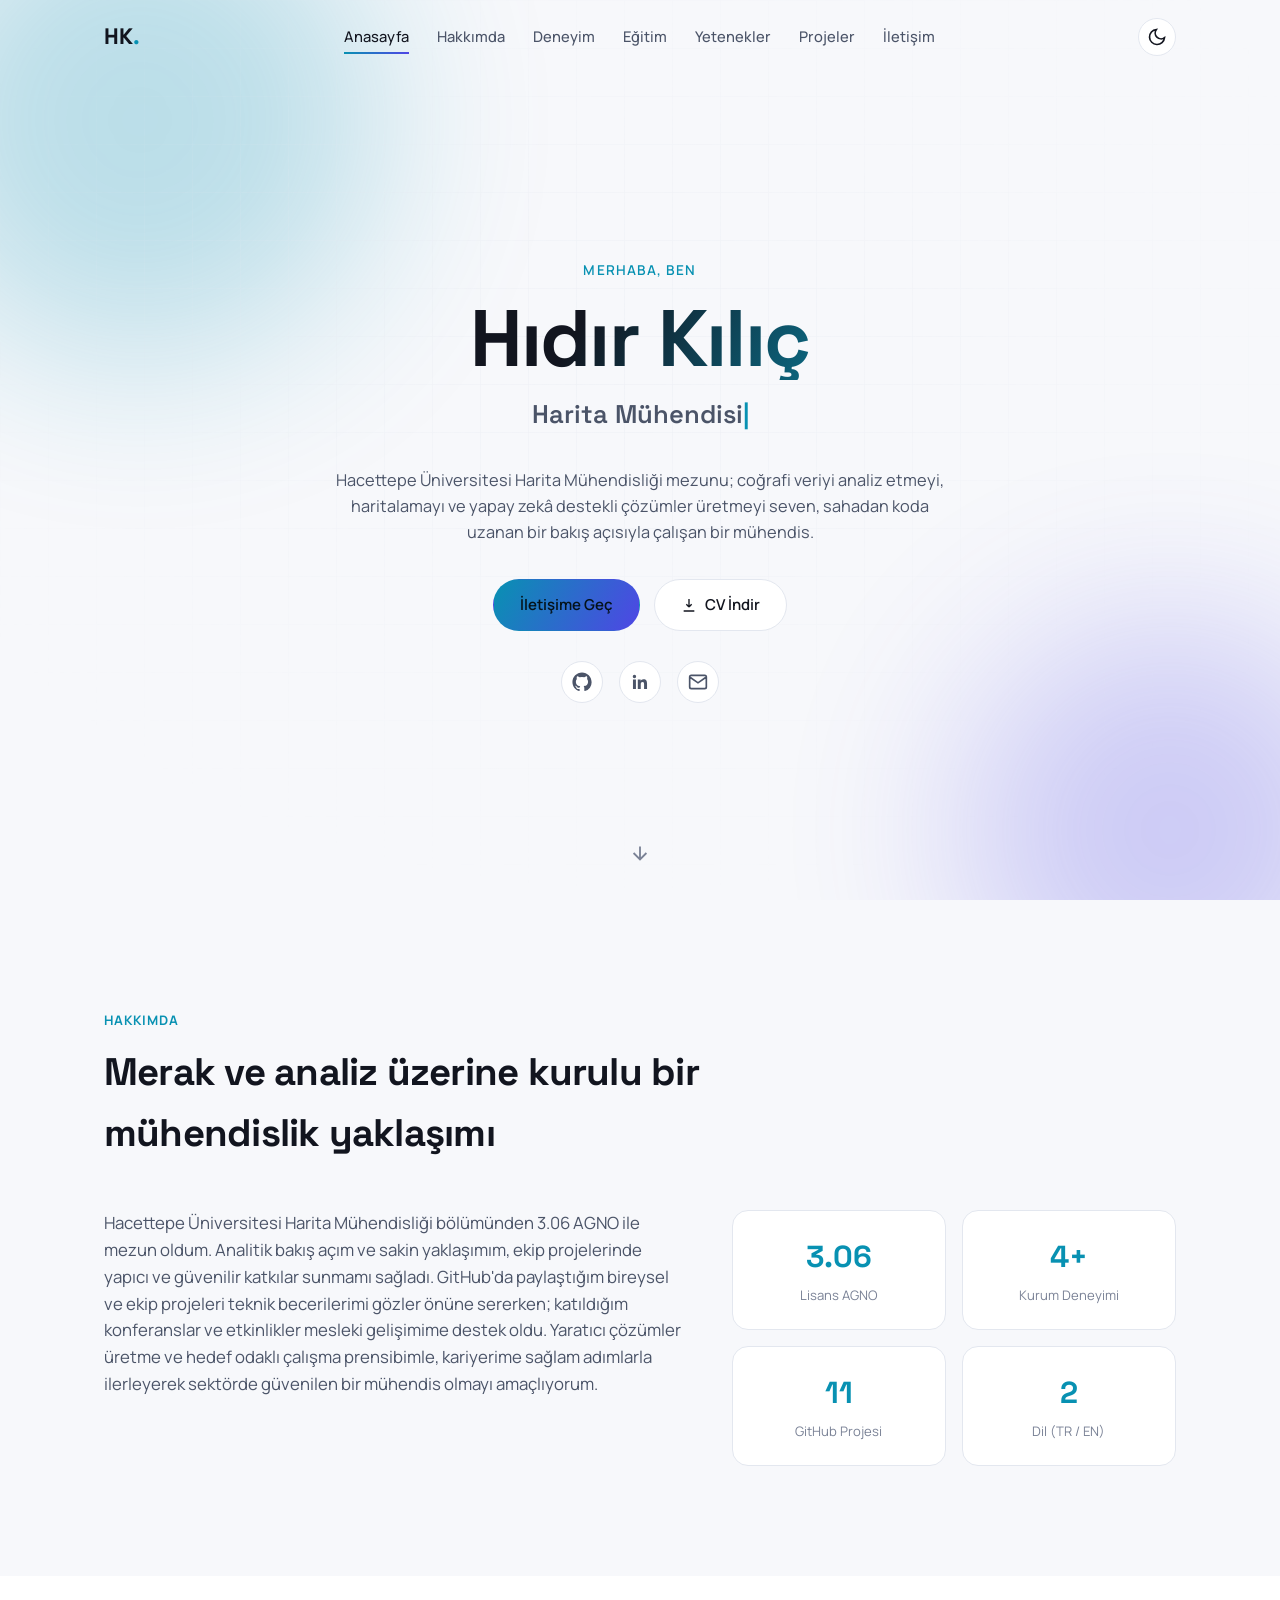
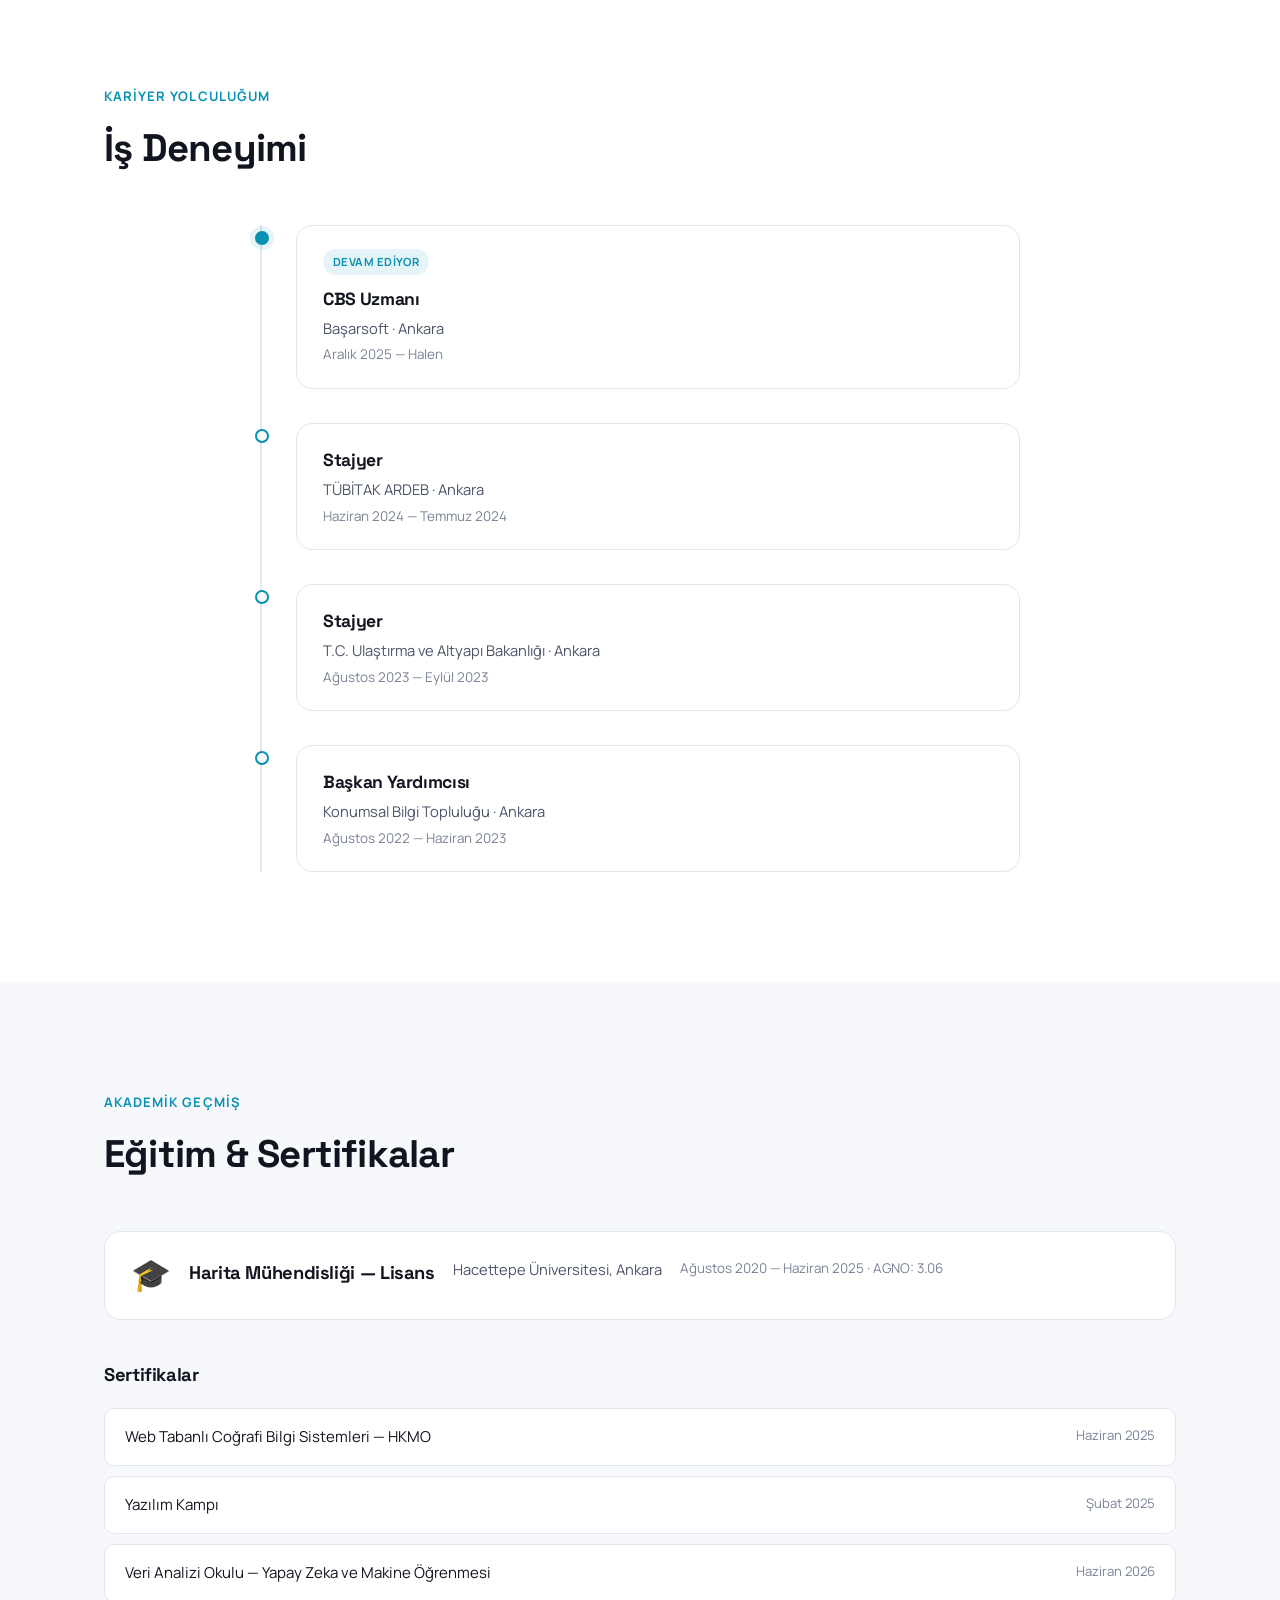
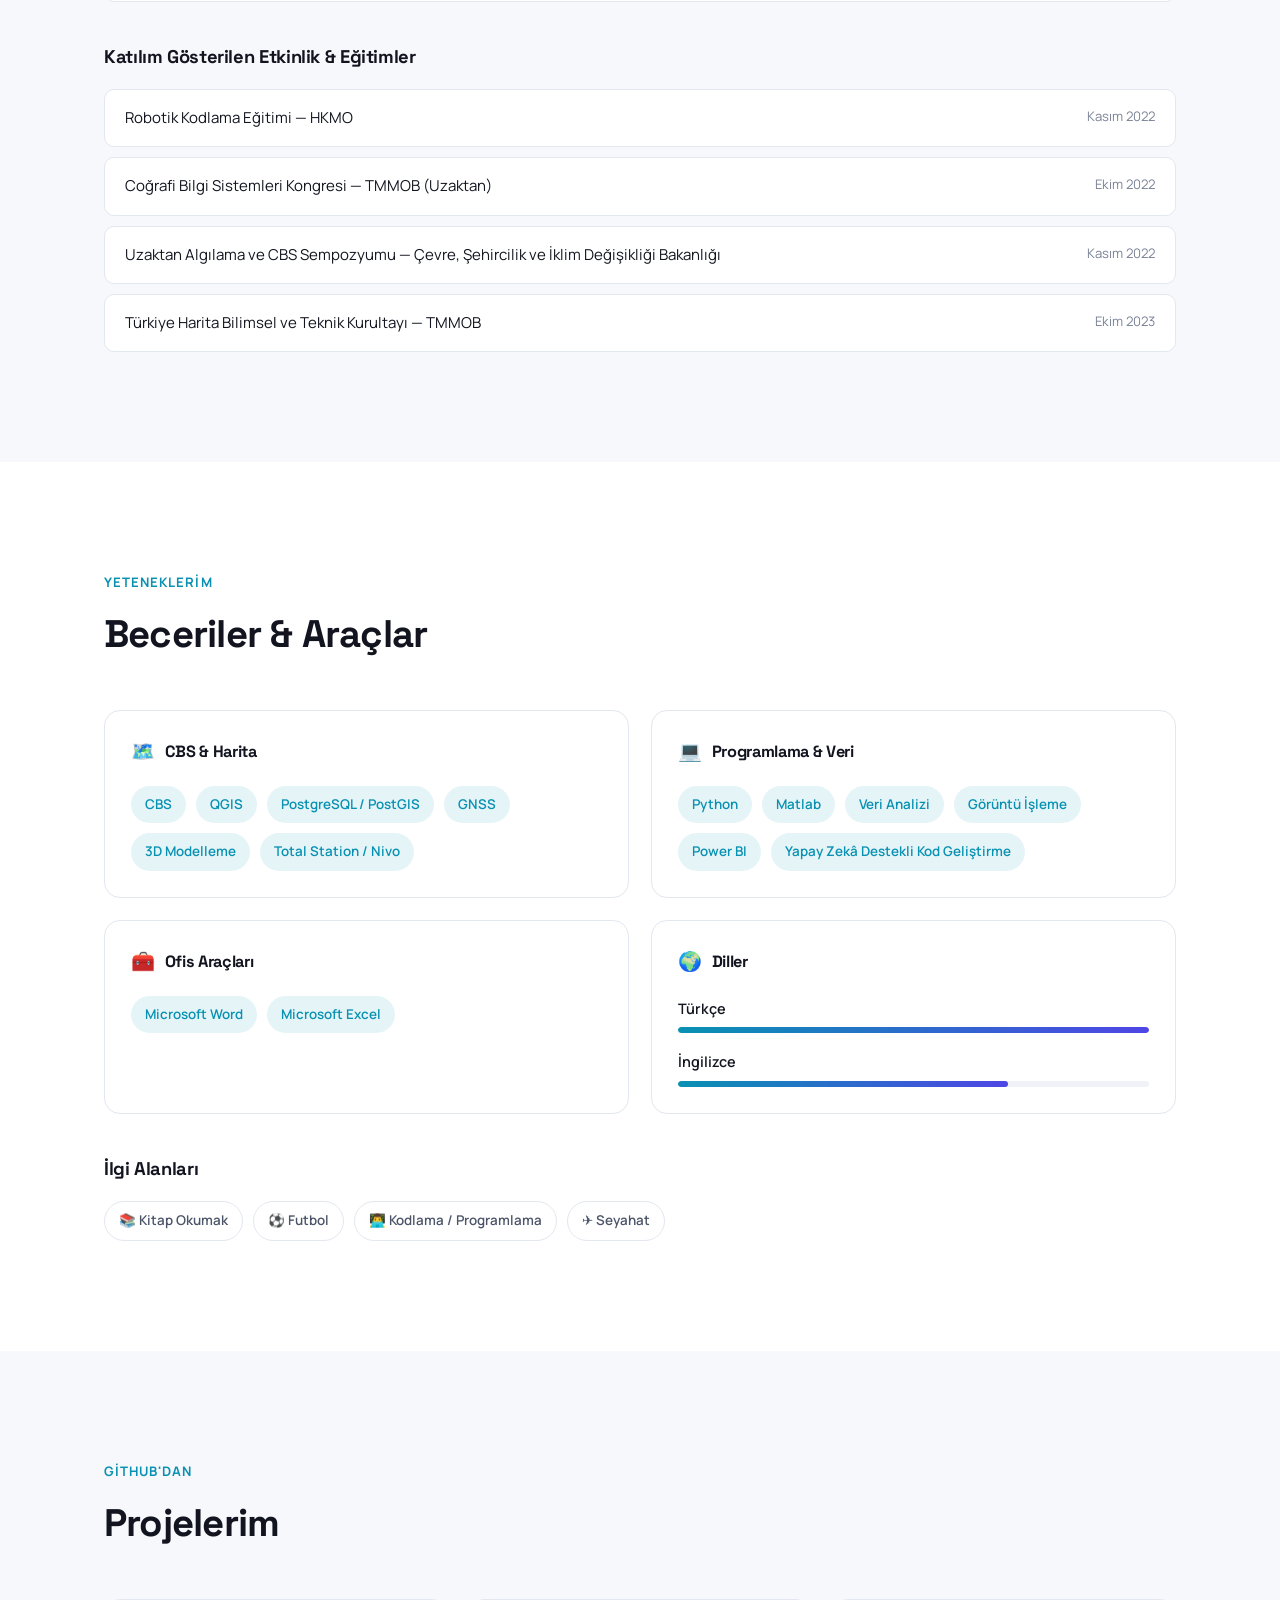
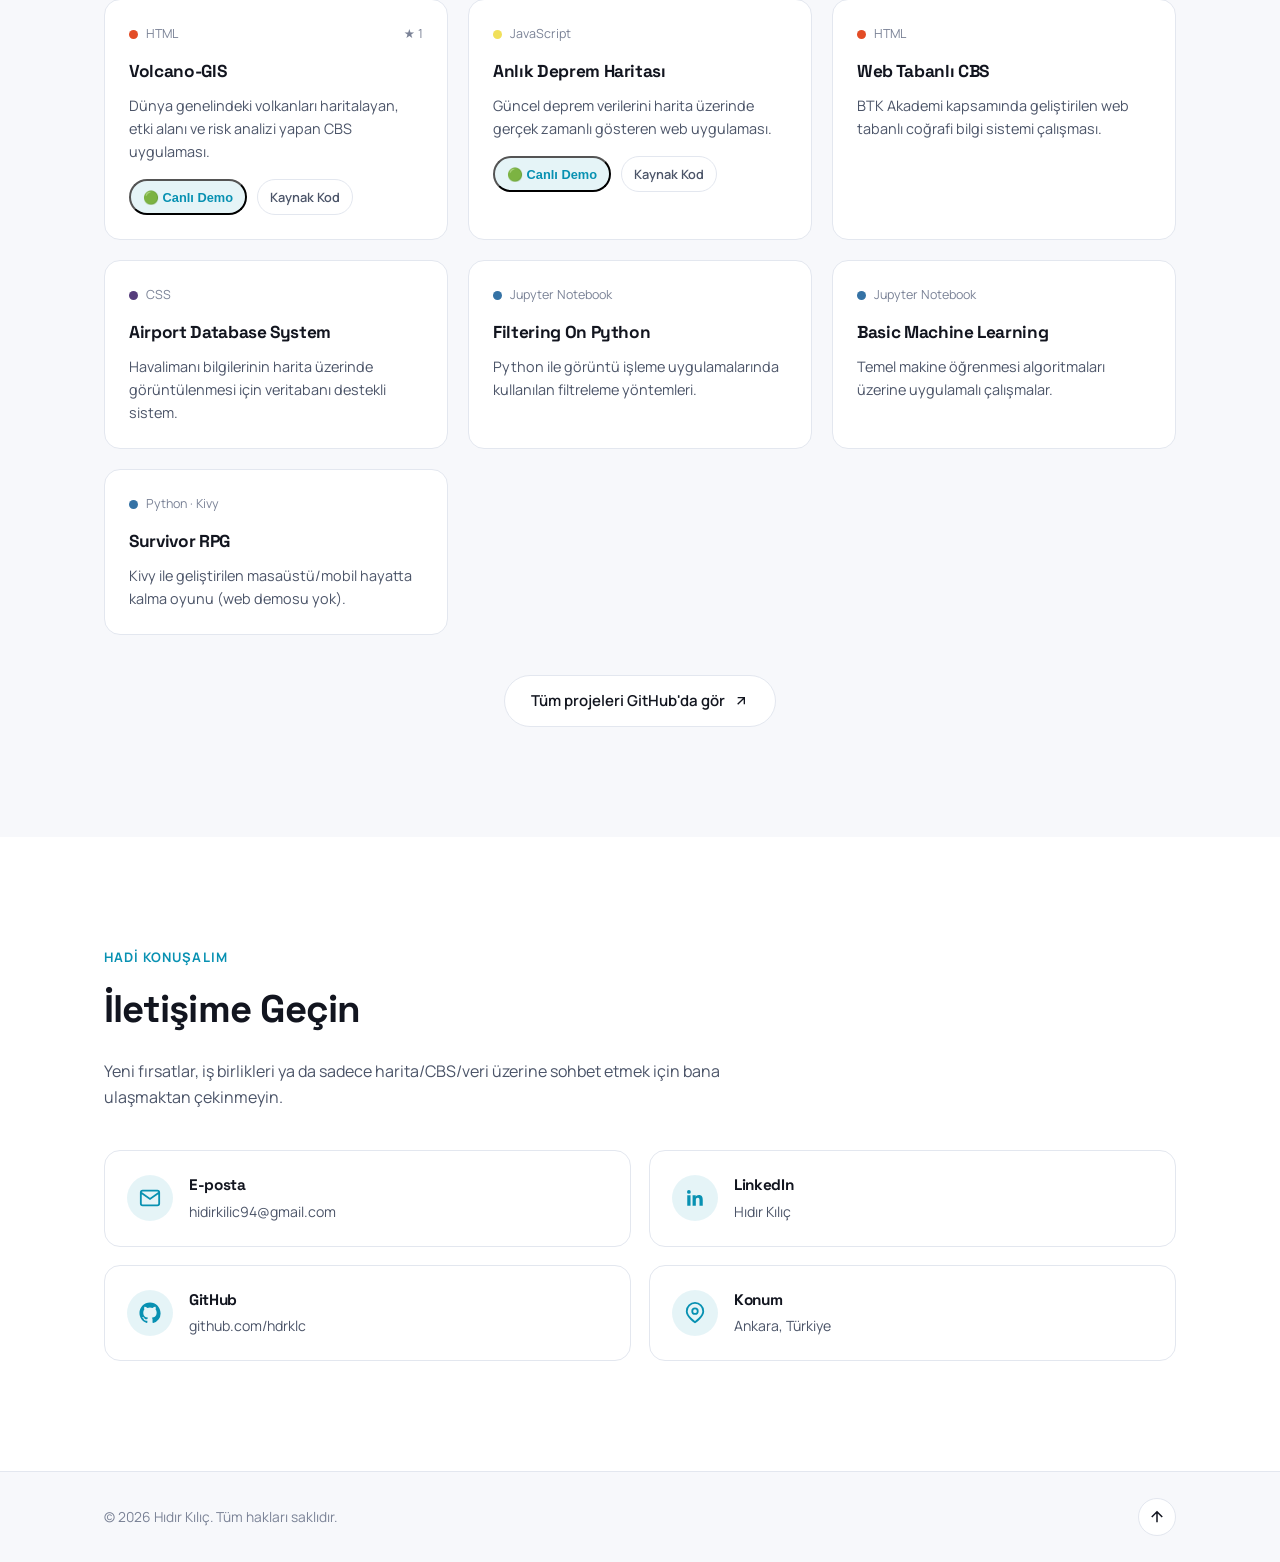
==== commit 774a06cc: "Canlı demoları sayfadan ayrılmadan modal (iframe) içinde aç" ====
--- a/index.html
+++ b/index.html
@@ -293,7 +293,7 @@
           <h3>Volcano-GIS</h3>
           <p>Dünya genelindeki volkanları haritalayan, etki alanı ve risk analizi yapan CBS uygulaması.</p>
           <div class="project-links">
-            <a href="projects/volcano-gis/index.html" class="project-link-demo">🟢 Canlı Demo</a>
+            <button type="button" class="project-link-demo" data-demo-url="projects/volcano-gis/index.html" data-demo-title="Volcano-GIS">🟢 Canlı Demo</button>
             <a href="https://github.com/hdrklc/Volcano-GIS" target="_blank" rel="noopener" class="project-link-code">Kaynak Kod</a>
           </div>
         </div>
@@ -306,7 +306,7 @@
           <h3>Anlık Deprem Haritası</h3>
           <p>Güncel deprem verilerini harita üzerinde gerçek zamanlı gösteren web uygulaması.</p>
           <div class="project-links">
-            <a href="projects/deprem-haritasi/index.html" class="project-link-demo">🟢 Canlı Demo</a>
+            <button type="button" class="project-link-demo" data-demo-url="projects/deprem-haritasi/index.html" data-demo-title="Anlık Deprem Haritası">🟢 Canlı Demo</button>
             <a href="https://github.com/hdrklc/Anl-k-Deprem-Haritas-" target="_blank" rel="noopener" class="project-link-code">Kaynak Kod</a>
           </div>
         </div>
@@ -421,6 +421,16 @@
   </section>
 
 </main>
+
+<div class="demo-modal" id="demoModal" aria-hidden="true">
+  <div class="demo-modal-inner">
+    <div class="demo-modal-bar">
+      <span id="demoModalTitle">Canlı Demo</span>
+      <button type="button" class="demo-modal-close" id="demoModalClose" aria-label="Kapat">✕ Kapat</button>
+    </div>
+    <iframe id="demoModalFrame" title="Proje canlı demo" loading="lazy" allow="geolocation; notifications"></iframe>
+  </div>
+</div>
 
 <footer class="site-footer">
   <div class="container footer-inner">
--- a/assets/css/style.css
+++ b/assets/css/style.css
@@ -632,6 +632,77 @@
 }
 .contact-card h3 { font-size: 0.96rem; margin-bottom: 3px; }
 .contact-card p { color: var(--text-dim); font-size: 0.88rem; word-break: break-word; }
+
+/* ===================== Demo Modal ===================== */
+.demo-modal {
+  position: fixed;
+  inset: 0;
+  z-index: 2000;
+  background: rgba(4, 8, 14, 0.75);
+  backdrop-filter: blur(6px);
+  display: flex;
+  align-items: center;
+  justify-content: center;
+  padding: 24px;
+  opacity: 0;
+  pointer-events: none;
+  transition: opacity 0.25s ease;
+}
+.demo-modal.open {
+  opacity: 1;
+  pointer-events: auto;
+}
+.demo-modal-inner {
+  width: 100%;
+  max-width: 1200px;
+  height: 100%;
+  max-height: 860px;
+  background: var(--surface);
+  border: 1px solid var(--border);
+  border-radius: var(--radius);
+  overflow: hidden;
+  display: flex;
+  flex-direction: column;
+  box-shadow: var(--shadow);
+  transform: scale(0.97);
+  transition: transform 0.25s ease;
+}
+.demo-modal.open .demo-modal-inner {
+  transform: scale(1);
+}
+.demo-modal-bar {
+  display: flex;
+  align-items: center;
+  justify-content: space-between;
+  padding: 12px 18px;
+  background: var(--surface-2);
+  border-bottom: 1px solid var(--border);
+  font-weight: 600;
+  font-size: 0.94rem;
+}
+.demo-modal-close {
+  background: transparent;
+  border: 1px solid var(--border);
+  color: var(--text);
+  border-radius: 100px;
+  padding: 6px 14px;
+  font-size: 0.82rem;
+  font-weight: 600;
+  cursor: pointer;
+  transition: border-color 0.2s ease;
+}
+.demo-modal-close:hover { border-color: var(--accent); color: var(--accent); }
+.demo-modal-inner iframe {
+  flex: 1;
+  width: 100%;
+  border: 0;
+  background: #fff;
+}
+
+@media (max-width: 720px) {
+  .demo-modal { padding: 0; }
+  .demo-modal-inner { max-width: 100%; max-height: 100%; border-radius: 0; }
+}
 
 /* ===================== Footer ===================== */
 .site-footer { border-top: 1px solid var(--border); padding: 26px 0; }
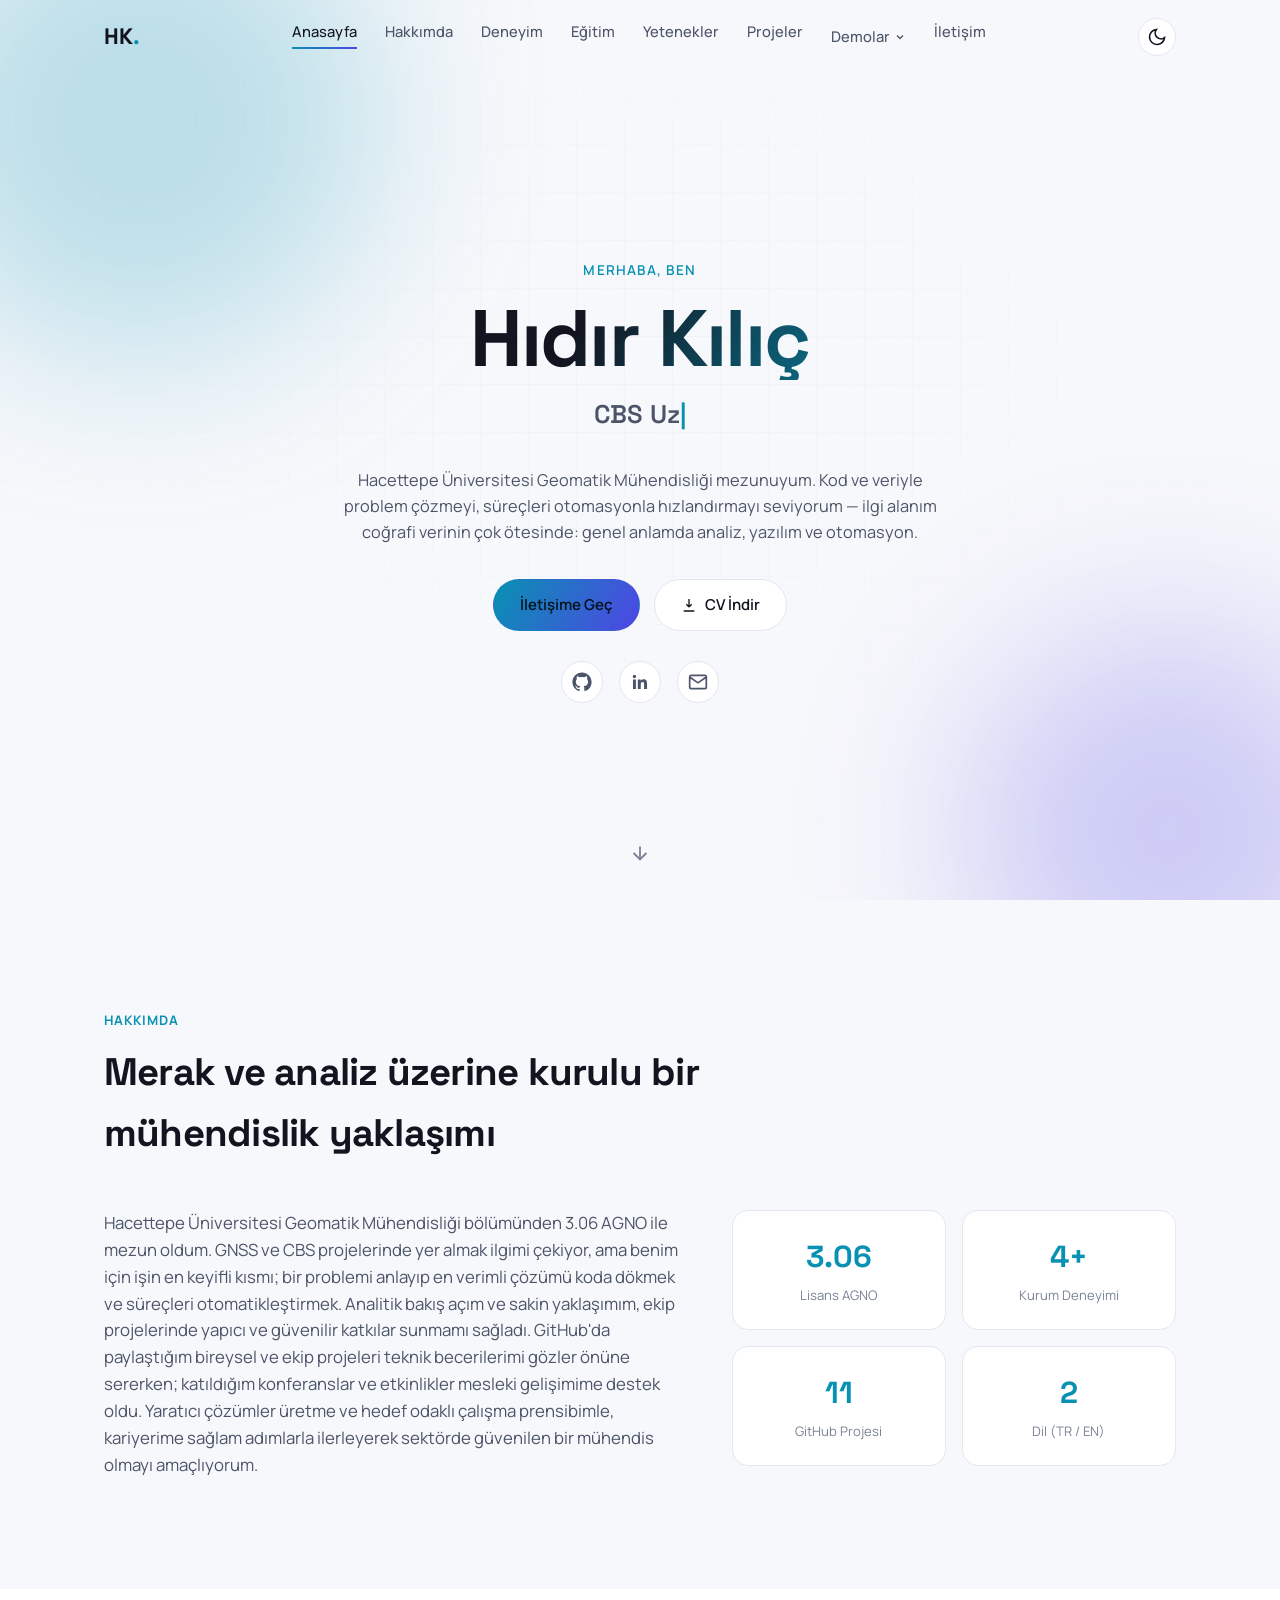
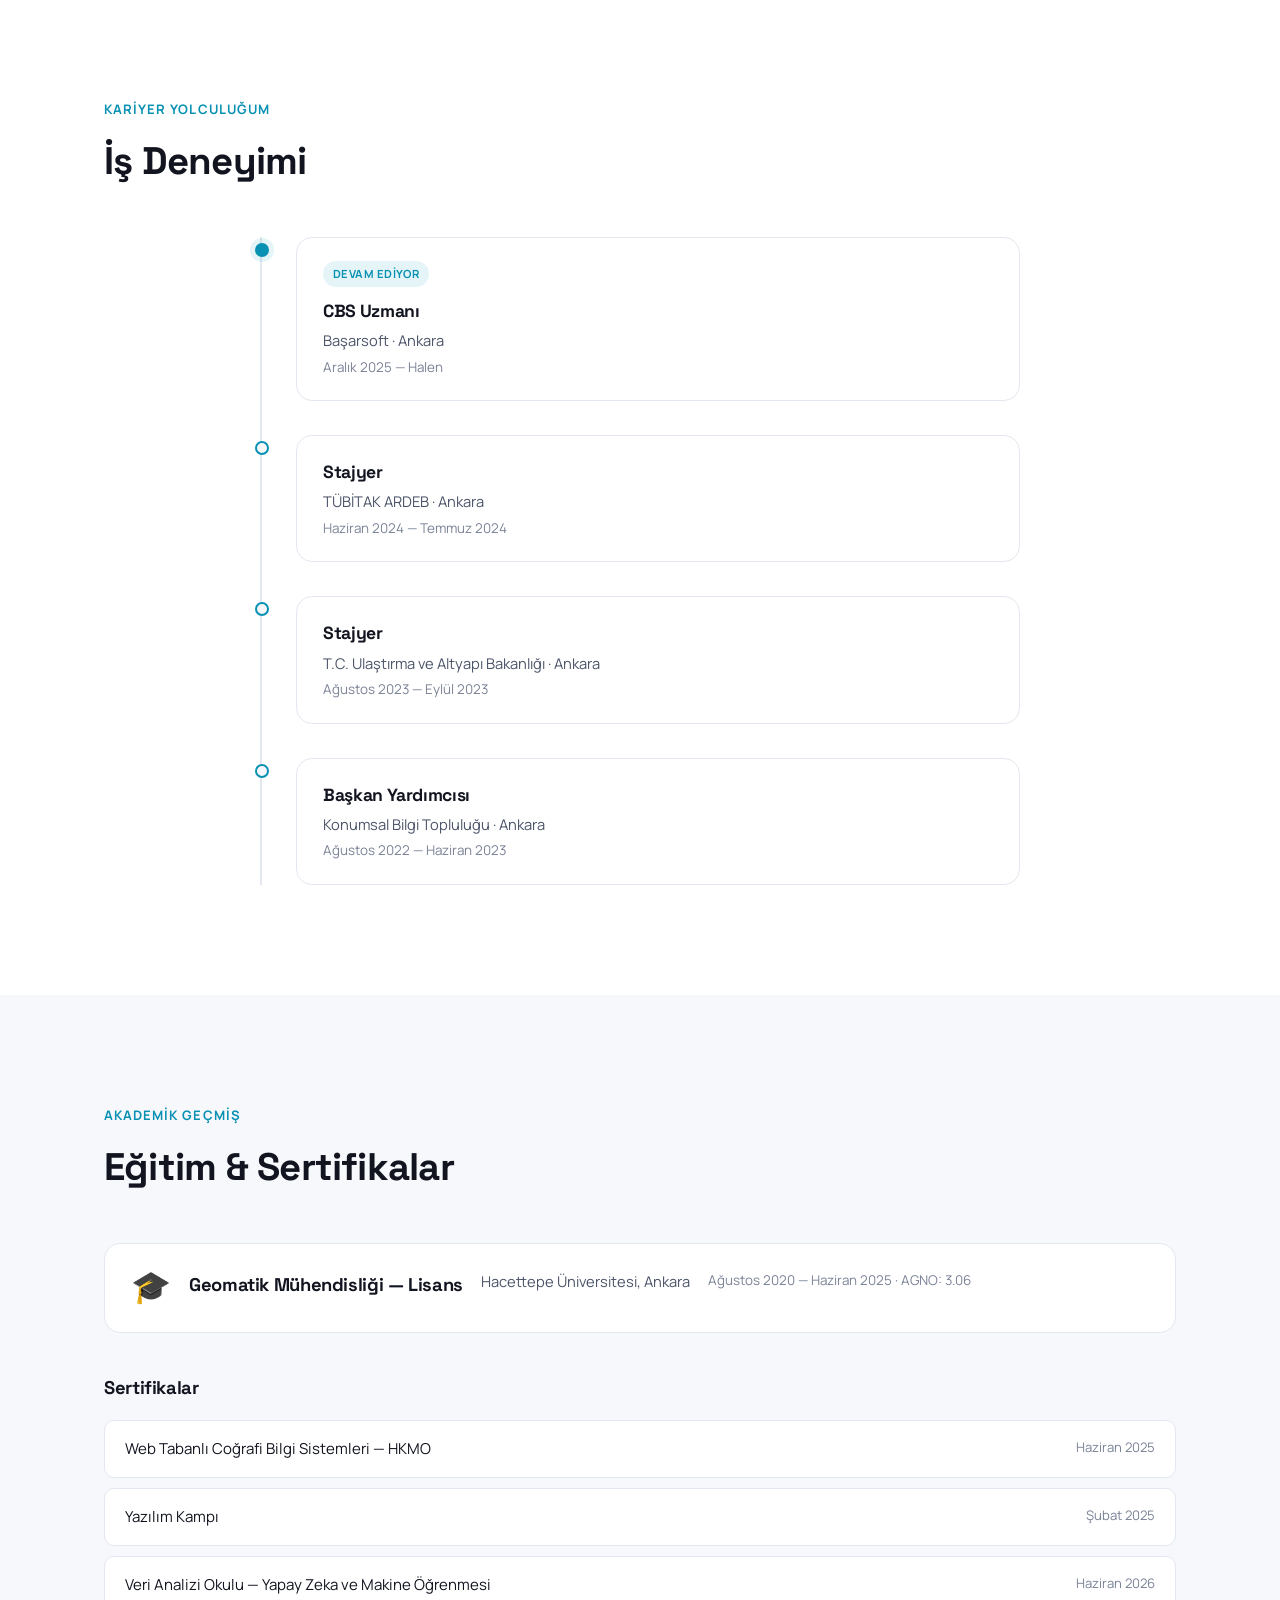
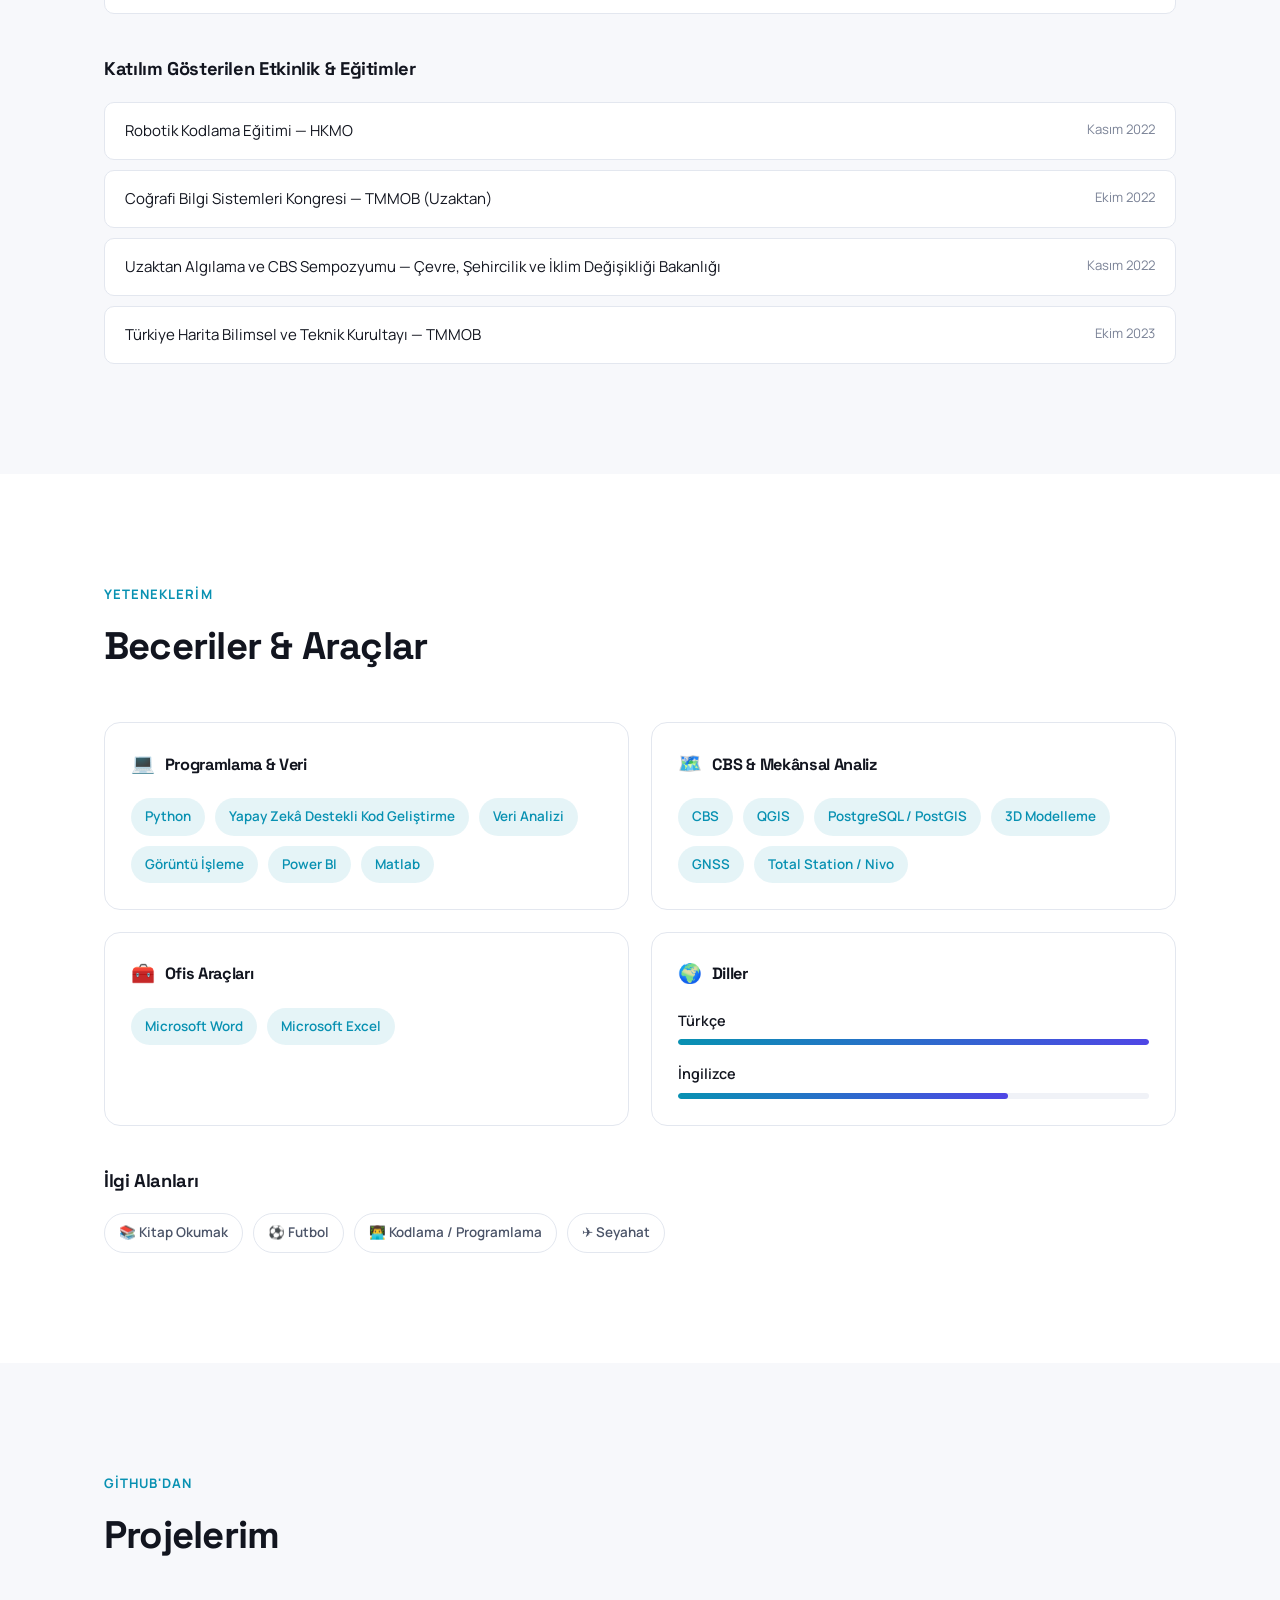
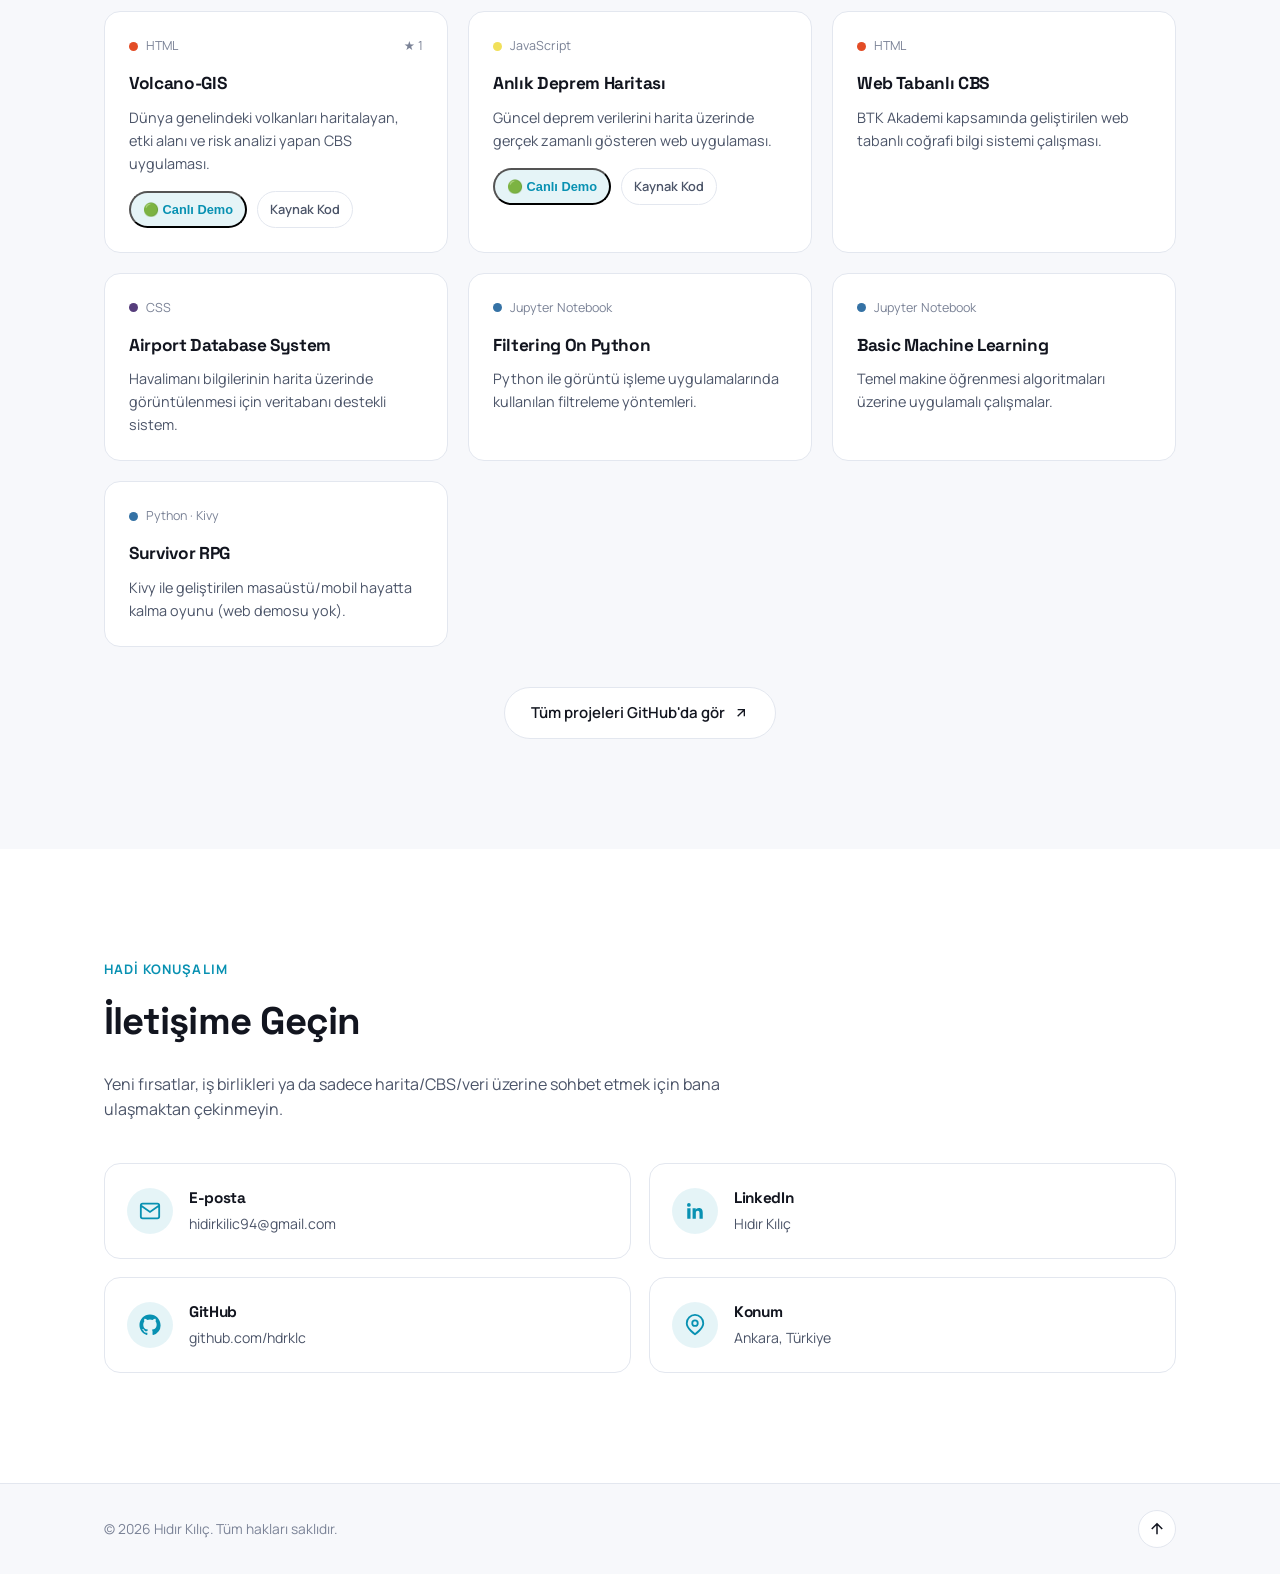
==== commit d17eafce: "Nav Demolar hizasini duzelt, GNSS/CBS ilgisini dogal metne ekle, e-posta linklerini Gmail compose'a " ====
--- a/index.html
+++ b/index.html
@@ -3,8 +3,8 @@
 <head>
 <meta charset="UTF-8">
 <meta name="viewport" content="width=device-width, initial-scale=1.0">
-<title>Hıdır Kılıç — Harita Mühendisi & CBS Uzmanı</title>
-<meta name="description" content="Hıdır Kılıç kişisel portföy sitesi — Harita Mühendisi, CBS Uzmanı. Deneyim, eğitim, projeler ve iletişim bilgileri.">
+<title>Hıdır Kılıç — Geomatik Mühendisi & CBS Uzmanı</title>
+<meta name="description" content="Hıdır Kılıç kişisel portföy sitesi — Geomatik Mühendisi, CBS Uzmanı. Deneyim, eğitim, projeler ve iletişim bilgileri.">
 <link rel="icon" href="data:image/svg+xml,<svg xmlns=%22http://www.w3.org/2000/svg%22 viewBox=%220 0 100 100%22><text y=%22.9em%22 font-size=%2290%22>🗺️</text></svg>">
 <link rel="preconnect" href="https://fonts.googleapis.com">
 <link rel="preconnect" href="https://fonts.gstatic.com" crossorigin>
@@ -25,6 +25,20 @@
       <li><a href="#education" class="nav-link" data-nav>Eğitim</a></li>
       <li><a href="#skills" class="nav-link" data-nav>Yetenekler</a></li>
       <li><a href="#projects" class="nav-link" data-nav>Projeler</a></li>
+      <li class="nav-dropdown">
+        <button type="button" class="nav-link nav-dropdown-trigger" id="demoNavTrigger">
+          Demolar
+          <svg width="12" height="12" viewBox="0 0 24 24" fill="none" stroke="currentColor" stroke-width="2.5"><path d="M6 9l6 6 6-6"/></svg>
+        </button>
+        <div class="nav-dropdown-menu" id="demoNavMenu">
+          <button type="button" class="nav-dropdown-item" data-demo-url="projects/volcano-gis/index.html" data-demo-title="Volcano-GIS">
+            <span>🌋</span> Volcano-GIS
+          </button>
+          <button type="button" class="nav-dropdown-item" data-demo-url="projects/deprem-haritasi/index.html" data-demo-title="Anlık Deprem Haritası">
+            <span>📍</span> Anlık Deprem Haritası
+          </button>
+        </div>
+      </li>
       <li><a href="#contact" class="nav-link" data-nav>İletişim</a></li>
     </ul>
     <div class="nav-actions">
@@ -55,9 +69,9 @@
         <span id="typewriter"></span><span class="cursor">|</span>
       </div>
       <p class="hero-tagline reveal">
-        Hacettepe Üniversitesi Harita Mühendisliği mezunu; coğrafi veriyi analiz etmeyi,
-        haritalamayı ve yapay zekâ destekli çözümler üretmeyi seven, sahadan koda uzanan
-        bir bakış açısıyla çalışan bir mühendis.
+        Hacettepe Üniversitesi Geomatik Mühendisliği mezunuyum. Kod ve veriyle problem
+        çözmeyi, süreçleri otomasyonla hızlandırmayı seviyorum — ilgi alanım coğrafi
+        verinin çok ötesinde: genel anlamda analiz, yazılım ve otomasyon.
       </p>
       <div class="hero-cta reveal">
         <a href="#contact" class="btn btn-primary">İletişime Geç</a>
@@ -73,7 +87,7 @@
         <a href="https://www.linkedin.com/in/h%C4%B1d%C4%B1r-k%C4%B1l%C4%B1%C3%A7-372435224/" target="_blank" rel="noopener" aria-label="LinkedIn">
           <svg width="20" height="20" viewBox="0 0 24 24" fill="currentColor"><path d="M20.45 20.45h-3.55v-5.57c0-1.33-.02-3.03-1.85-3.03-1.86 0-2.14 1.45-2.14 2.94v5.66H9.36V9h3.41v1.56h.05c.47-.9 1.63-1.85 3.36-1.85 3.6 0 4.27 2.37 4.27 5.45v6.29zM5.34 7.43a2.06 2.06 0 1 1 0-4.12 2.06 2.06 0 0 1 0 4.12zM7.12 20.45H3.56V9h3.56v11.45z"/></svg>
         </a>
-        <a href="mailto:hidirkilic94@gmail.com" aria-label="E-posta">
+        <a href="https://mail.google.com/mail/?view=cm&fs=1&to=hidirkilic94@gmail.com" target="_blank" rel="noopener" aria-label="E-posta">
           <svg width="20" height="20" viewBox="0 0 24 24" fill="none" stroke="currentColor" stroke-width="2"><path d="M4 4h16v16H4z" opacity="0"/><path d="M22 6l-10 7L2 6M4 4h16a2 2 0 0 1 2 2v12a2 2 0 0 1-2 2H4a2 2 0 0 1-2-2V6a2 2 0 0 1 2-2z"/></svg>
         </a>
       </div>
@@ -90,28 +104,31 @@
       <h2 class="section-title reveal">Merak ve analiz üzerine kurulu bir mühendislik yaklaşımı</h2>
       <div class="about-grid">
         <p class="about-text reveal">
-          Hacettepe Üniversitesi Harita Mühendisliği bölümünden 3.06 AGNO ile mezun oldum.
-          Analitik bakış açım ve sakin yaklaşımım, ekip projelerinde yapıcı ve güvenilir katkılar
-          sunmamı sağladı. GitHub'da paylaştığım bireysel ve ekip projeleri teknik becerilerimi
-          gözler önüne sererken; katıldığım konferanslar ve etkinlikler mesleki gelişimime destek
-          oldu. Yaratıcı çözümler üretme ve hedef odaklı çalışma prensibimle, kariyerime sağlam
-          adımlarla ilerleyerek sektörde güvenilen bir mühendis olmayı amaçlıyorum.
+          Hacettepe Üniversitesi Geomatik Mühendisliği bölümünden 3.06 AGNO ile mezun oldum.
+          GNSS ve CBS projelerinde yer almak ilgimi çekiyor, ama benim için işin en keyifli
+          kısmı; bir problemi anlayıp en verimli çözümü koda dökmek ve süreçleri
+          otomatikleştirmek. Analitik bakış açım ve sakin yaklaşımım,
+          ekip projelerinde yapıcı ve güvenilir katkılar sunmamı sağladı. GitHub'da
+          paylaştığım bireysel ve ekip projeleri teknik becerilerimi gözler önüne sererken;
+          katıldığım konferanslar ve etkinlikler mesleki gelişimime destek oldu. Yaratıcı
+          çözümler üretme ve hedef odaklı çalışma prensibimle, kariyerime sağlam adımlarla
+          ilerleyerek sektörde güvenilen bir mühendis olmayı amaçlıyorum.
         </p>
         <div class="about-stats reveal">
           <div class="stat-card">
-            <span class="stat-value">3.06</span>
+            <span class="stat-value" data-count-to="3.06" data-decimals="2">0</span>
             <span class="stat-label">Lisans AGNO</span>
           </div>
           <div class="stat-card">
-            <span class="stat-value">4+</span>
+            <span class="stat-value" data-count-to="4" data-suffix="+">0</span>
             <span class="stat-label">Kurum Deneyimi</span>
           </div>
           <div class="stat-card">
-            <span class="stat-value">11</span>
+            <span class="stat-value" data-count-to="11">0</span>
             <span class="stat-label">GitHub Projesi</span>
           </div>
           <div class="stat-card">
-            <span class="stat-value">2</span>
+            <span class="stat-value" data-count-to="2">0</span>
             <span class="stat-label">Dil (TR / EN)</span>
           </div>
         </div>
@@ -172,7 +189,7 @@
       <div class="edu-grid">
         <div class="edu-card reveal">
           <div class="edu-icon">🎓</div>
-          <h3>Harita Mühendisliği — Lisans</h3>
+          <h3>Geomatik Mühendisliği — Lisans</h3>
           <p class="timeline-org">Hacettepe Üniversitesi, Ankara</p>
           <p class="timeline-date">Ağustos 2020 — Haziran 2025 · AGNO: 3.06</p>
         </div>
@@ -224,25 +241,25 @@
 
       <div class="skills-grid">
         <div class="skill-group reveal">
-          <h3><span class="skill-emoji">🗺️</span> CBS & Harita</h3>
+          <h3><span class="skill-emoji">💻</span> Programlama & Veri</h3>
+          <div class="tag-list">
+            <span class="tag">Python</span>
+            <span class="tag">Yapay Zekâ Destekli Kod Geliştirme</span>
+            <span class="tag">Veri Analizi</span>
+            <span class="tag">Görüntü İşleme</span>
+            <span class="tag">Power BI</span>
+            <span class="tag">Matlab</span>
+          </div>
+        </div>
+        <div class="skill-group reveal">
+          <h3><span class="skill-emoji">🗺️</span> CBS & Mekânsal Analiz</h3>
           <div class="tag-list">
             <span class="tag">CBS</span>
             <span class="tag">QGIS</span>
             <span class="tag">PostgreSQL / PostGIS</span>
+            <span class="tag">3D Modelleme</span>
             <span class="tag">GNSS</span>
-            <span class="tag">3D Modelleme</span>
             <span class="tag">Total Station / Nivo</span>
-          </div>
-        </div>
-        <div class="skill-group reveal">
-          <h3><span class="skill-emoji">💻</span> Programlama & Veri</h3>
-          <div class="tag-list">
-            <span class="tag">Python</span>
-            <span class="tag">Matlab</span>
-            <span class="tag">Veri Analizi</span>
-            <span class="tag">Görüntü İşleme</span>
-            <span class="tag">Power BI</span>
-            <span class="tag">Yapay Zekâ Destekli Kod Geliştirme</span>
           </div>
         </div>
         <div class="skill-group reveal">
@@ -377,7 +394,7 @@
       </p>
 
       <div class="contact-grid">
-        <a class="contact-card reveal" href="mailto:hidirkilic94@gmail.com">
+        <a class="contact-card reveal" href="https://mail.google.com/mail/?view=cm&fs=1&to=hidirkilic94@gmail.com" target="_blank" rel="noopener">
           <div class="contact-icon">
             <svg width="22" height="22" viewBox="0 0 24 24" fill="none" stroke="currentColor" stroke-width="2"><path d="M22 6l-10 7L2 6M4 4h16a2 2 0 0 1 2 2v12a2 2 0 0 1-2 2H4a2 2 0 0 1-2-2V6a2 2 0 0 1 2-2z"/></svg>
           </div>
--- a/assets/css/style.css
+++ b/assets/css/style.css
@@ -149,6 +149,71 @@
 
 .nav-link:hover, .nav-link.active { color: var(--text); }
 .nav-link:hover::after, .nav-link.active::after { width: 100%; }
+
+.nav-dropdown { position: relative; display: flex; align-items: center; }
+.nav-dropdown-trigger {
+  -webkit-appearance: none;
+  appearance: none;
+  display: inline-flex;
+  align-items: center;
+  gap: 4px;
+  margin: 0;
+  padding: 6px 0;
+  background: none;
+  border: none;
+  outline: none;
+  font-family: inherit;
+  font-size: 0.92rem;
+  font-weight: 500;
+  line-height: inherit;
+  color: var(--text-dim);
+  cursor: pointer;
+  transition: color 0.25s ease;
+}
+.nav-dropdown-trigger:hover { color: var(--text); }
+.nav-dropdown-trigger svg { transition: transform 0.2s ease; }
+.nav-dropdown.open .nav-dropdown-trigger svg { transform: rotate(180deg); }
+.nav-dropdown-menu {
+  position: absolute;
+  top: calc(100% + 14px);
+  left: 50%;
+  transform: translateX(-50%) translateY(-6px);
+  min-width: 220px;
+  background: var(--surface);
+  border: 1px solid var(--border);
+  border-radius: var(--radius-sm);
+  box-shadow: var(--shadow);
+  padding: 8px;
+  display: flex;
+  flex-direction: column;
+  gap: 4px;
+  opacity: 0;
+  pointer-events: none;
+  transition: opacity 0.2s ease, transform 0.2s ease;
+  z-index: 50;
+}
+.nav-dropdown.open .nav-dropdown-menu {
+  opacity: 1;
+  pointer-events: auto;
+  transform: translateX(-50%) translateY(0);
+}
+.nav-dropdown-item {
+  display: flex;
+  align-items: center;
+  gap: 8px;
+  width: 100%;
+  background: none;
+  border: none;
+  border-radius: 8px;
+  padding: 9px 12px;
+  font-size: 0.86rem;
+  font-weight: 600;
+  color: var(--text);
+  text-align: left;
+  cursor: pointer;
+  transition: background 0.2s ease;
+}
+.nav-dropdown-item:hover { background: var(--accent-soft); color: var(--accent); }
 
 .nav-actions { display: flex; align-items: center; gap: 10px; }
 
@@ -764,6 +829,26 @@
   }
   .nav-links li { width: 100%; }
   .nav-link { display: block; padding: 10px 8px; }
+  .nav-dropdown-trigger { width: 100%; justify-content: space-between; padding: 10px 8px; }
+  .nav-dropdown-menu {
+    position: static;
+    transform: none;
+    min-width: 0;
+    width: 100%;
+    box-shadow: none;
+    border: none;
+    background: var(--surface-2);
+    max-height: 0;
+    padding: 0 8px;
+    overflow: hidden;
+    opacity: 1;
+    pointer-events: auto;
+    transition: max-height 0.25s ease, padding 0.25s ease;
+  }
+  .nav-dropdown.open .nav-dropdown-menu {
+    max-height: 160px;
+    padding: 6px 8px;
+  }
   .hamburger { display: flex; }
   .project-grid { grid-template-columns: 1fr; }
   .edu-card { flex-direction: column; }
